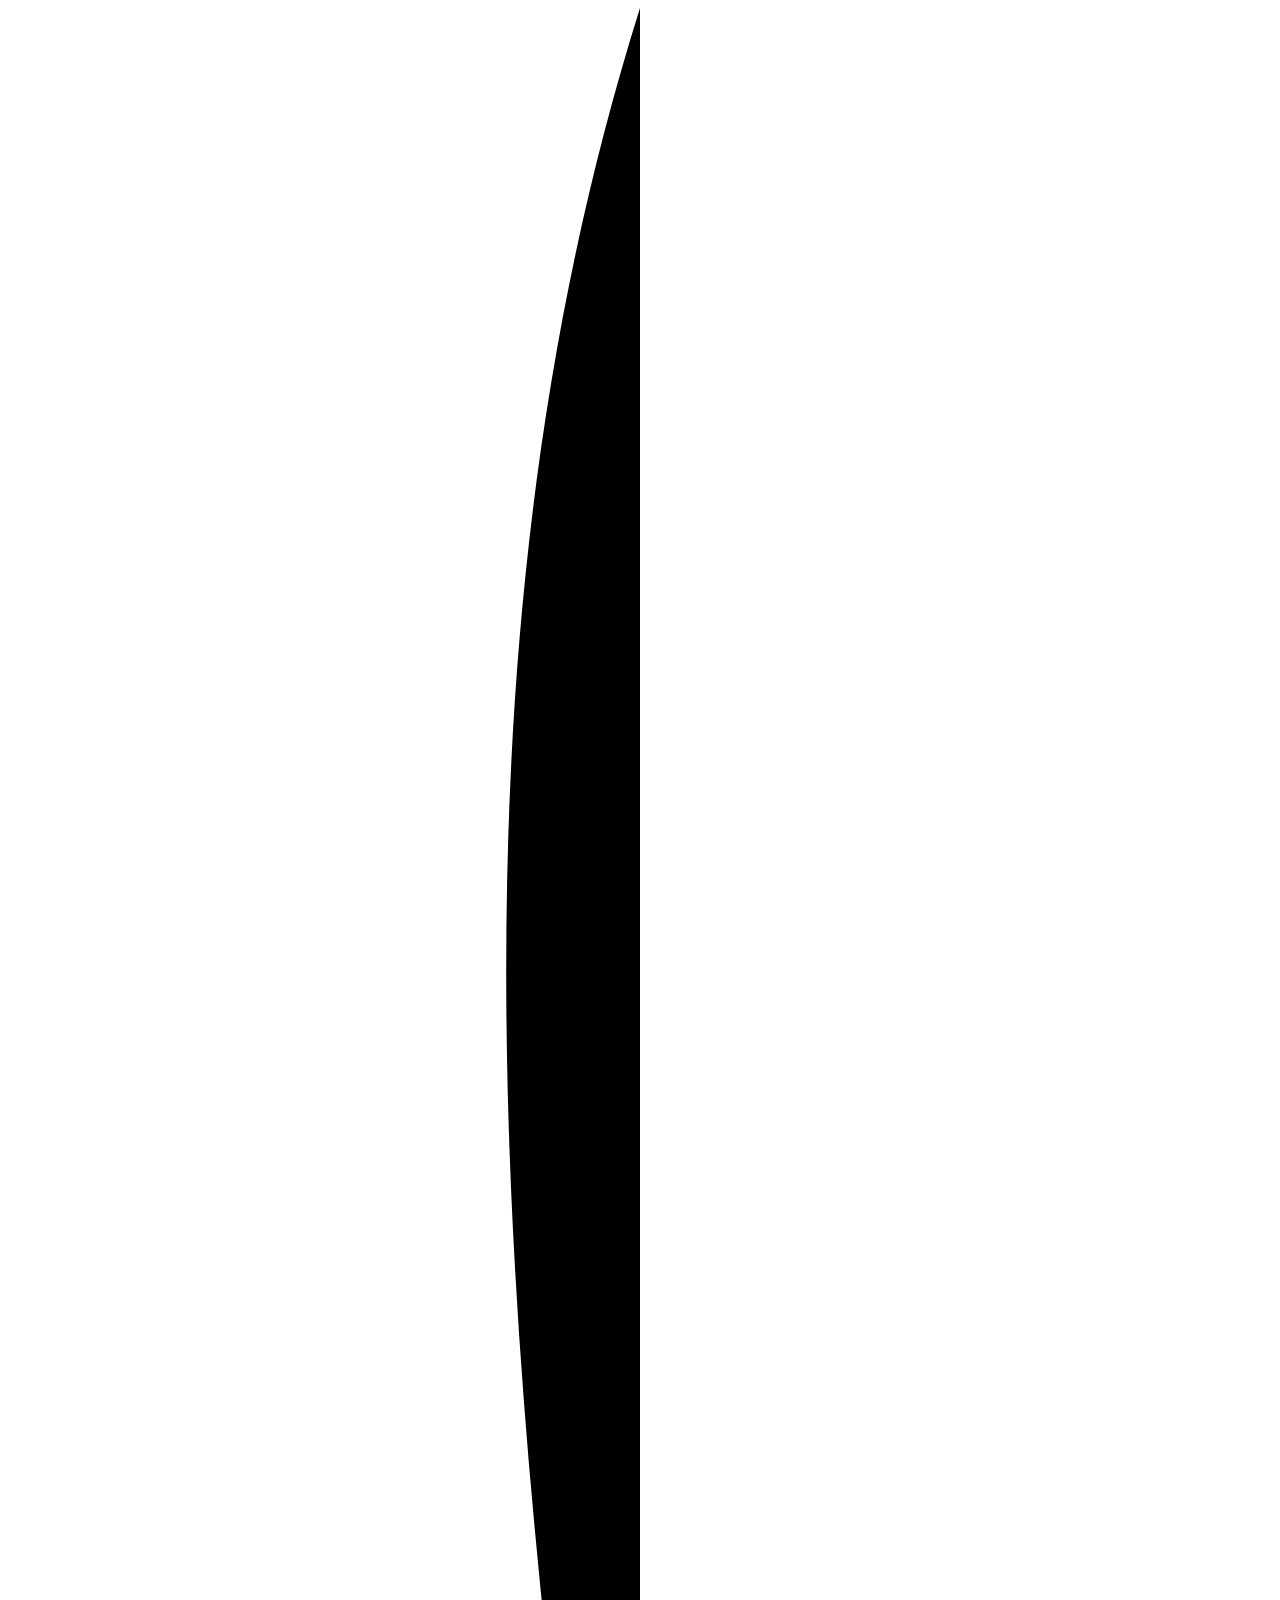
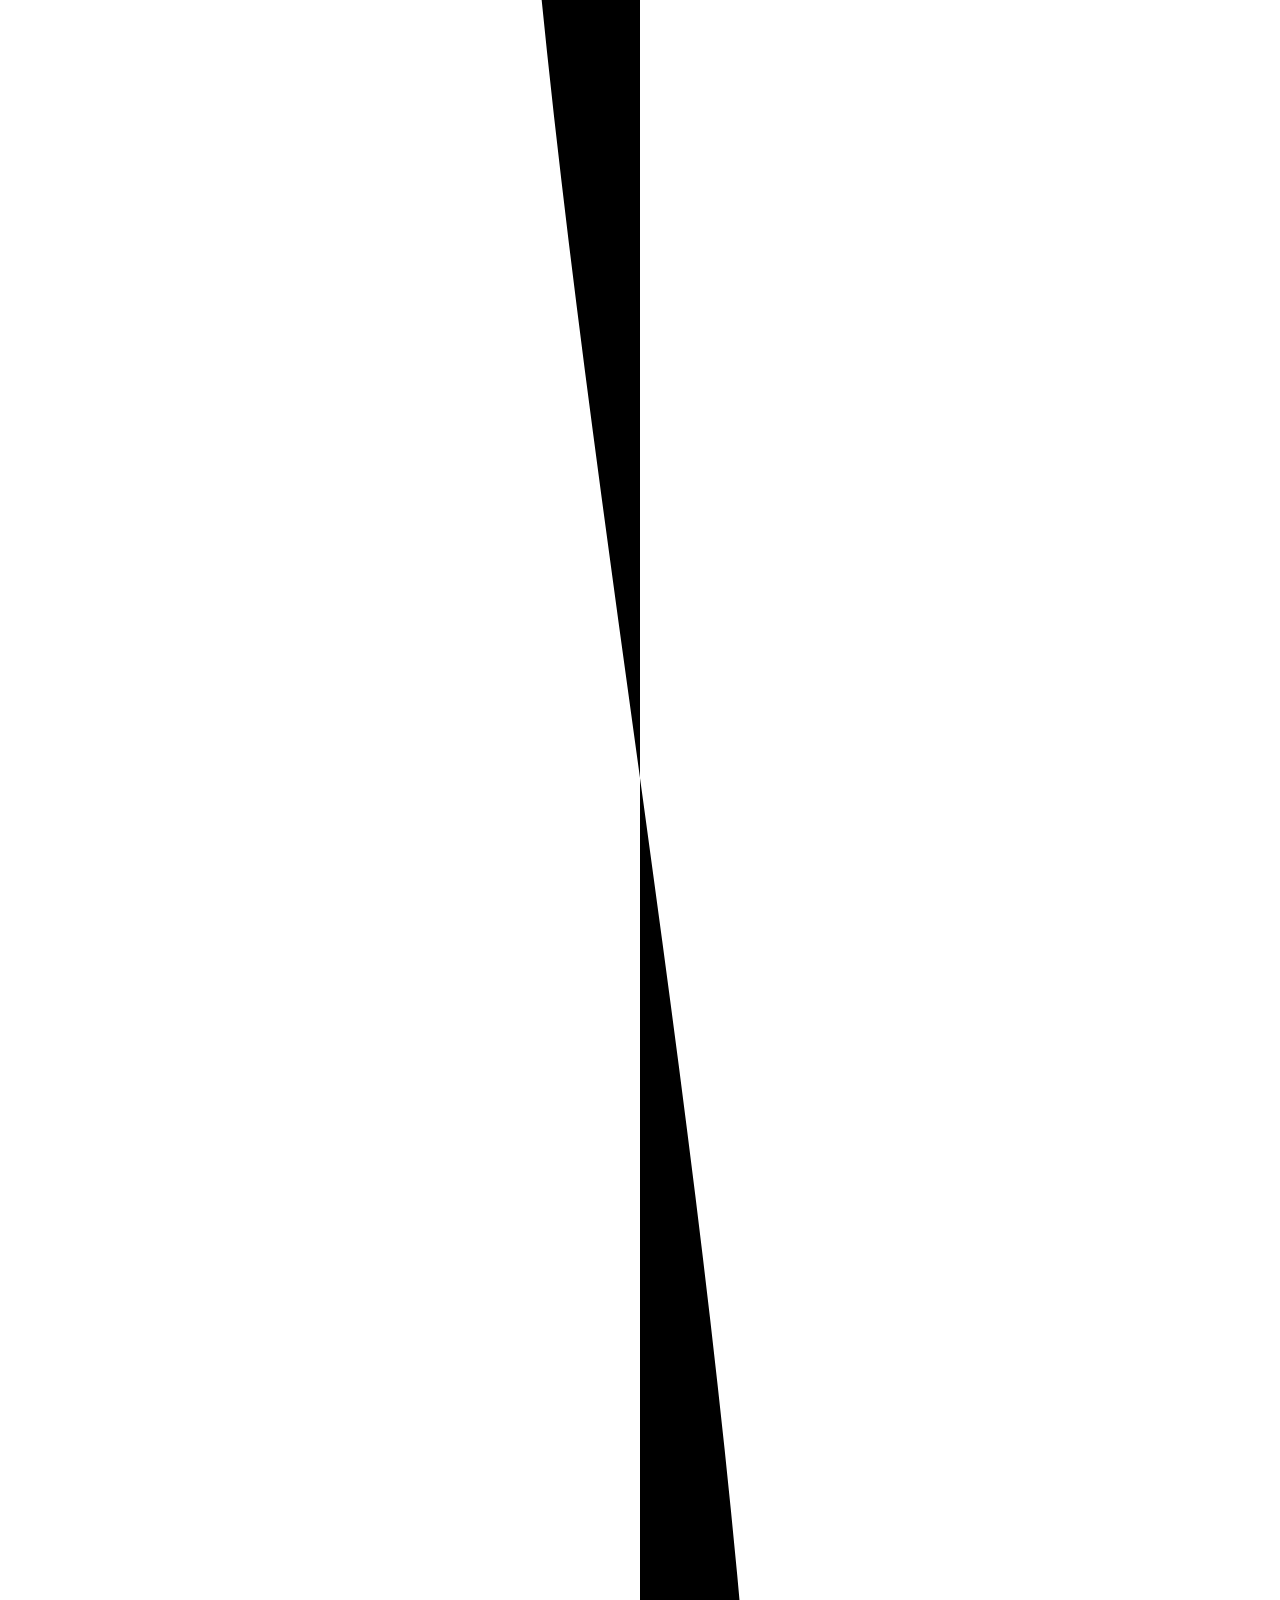
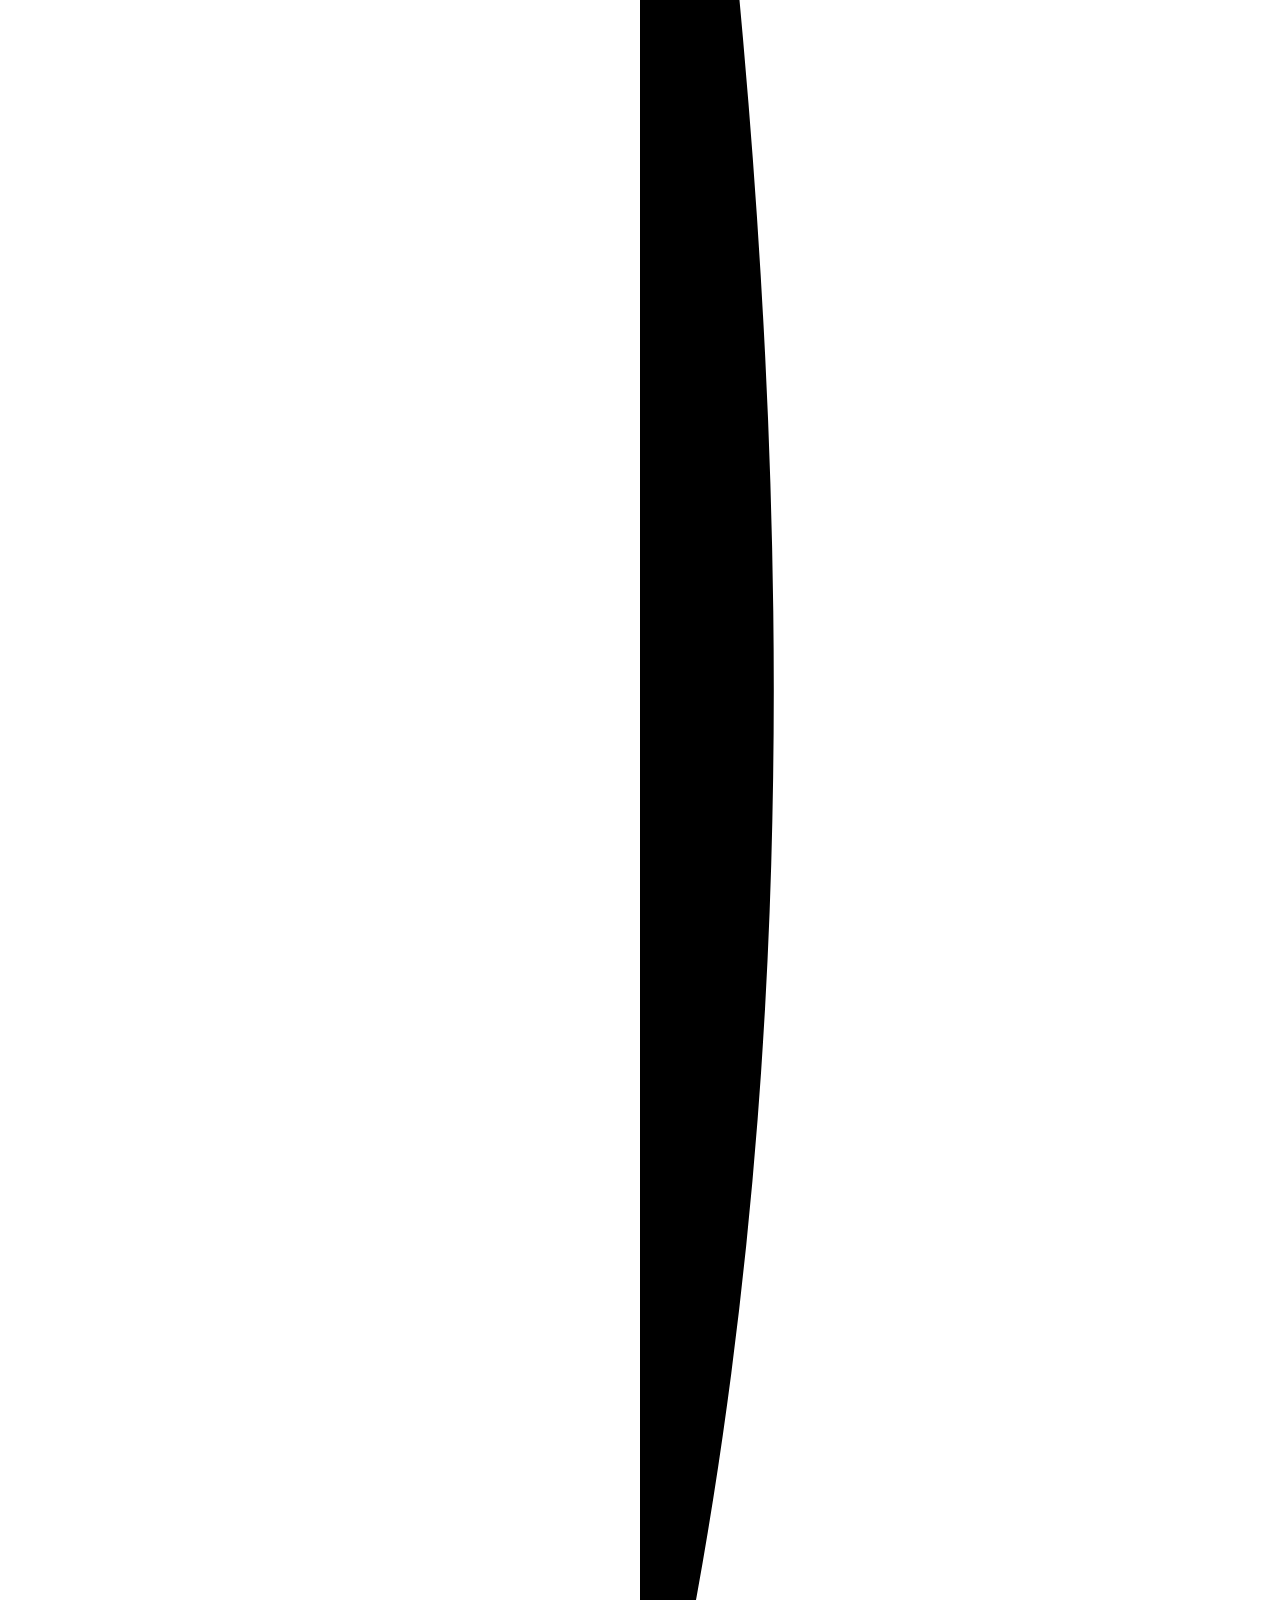
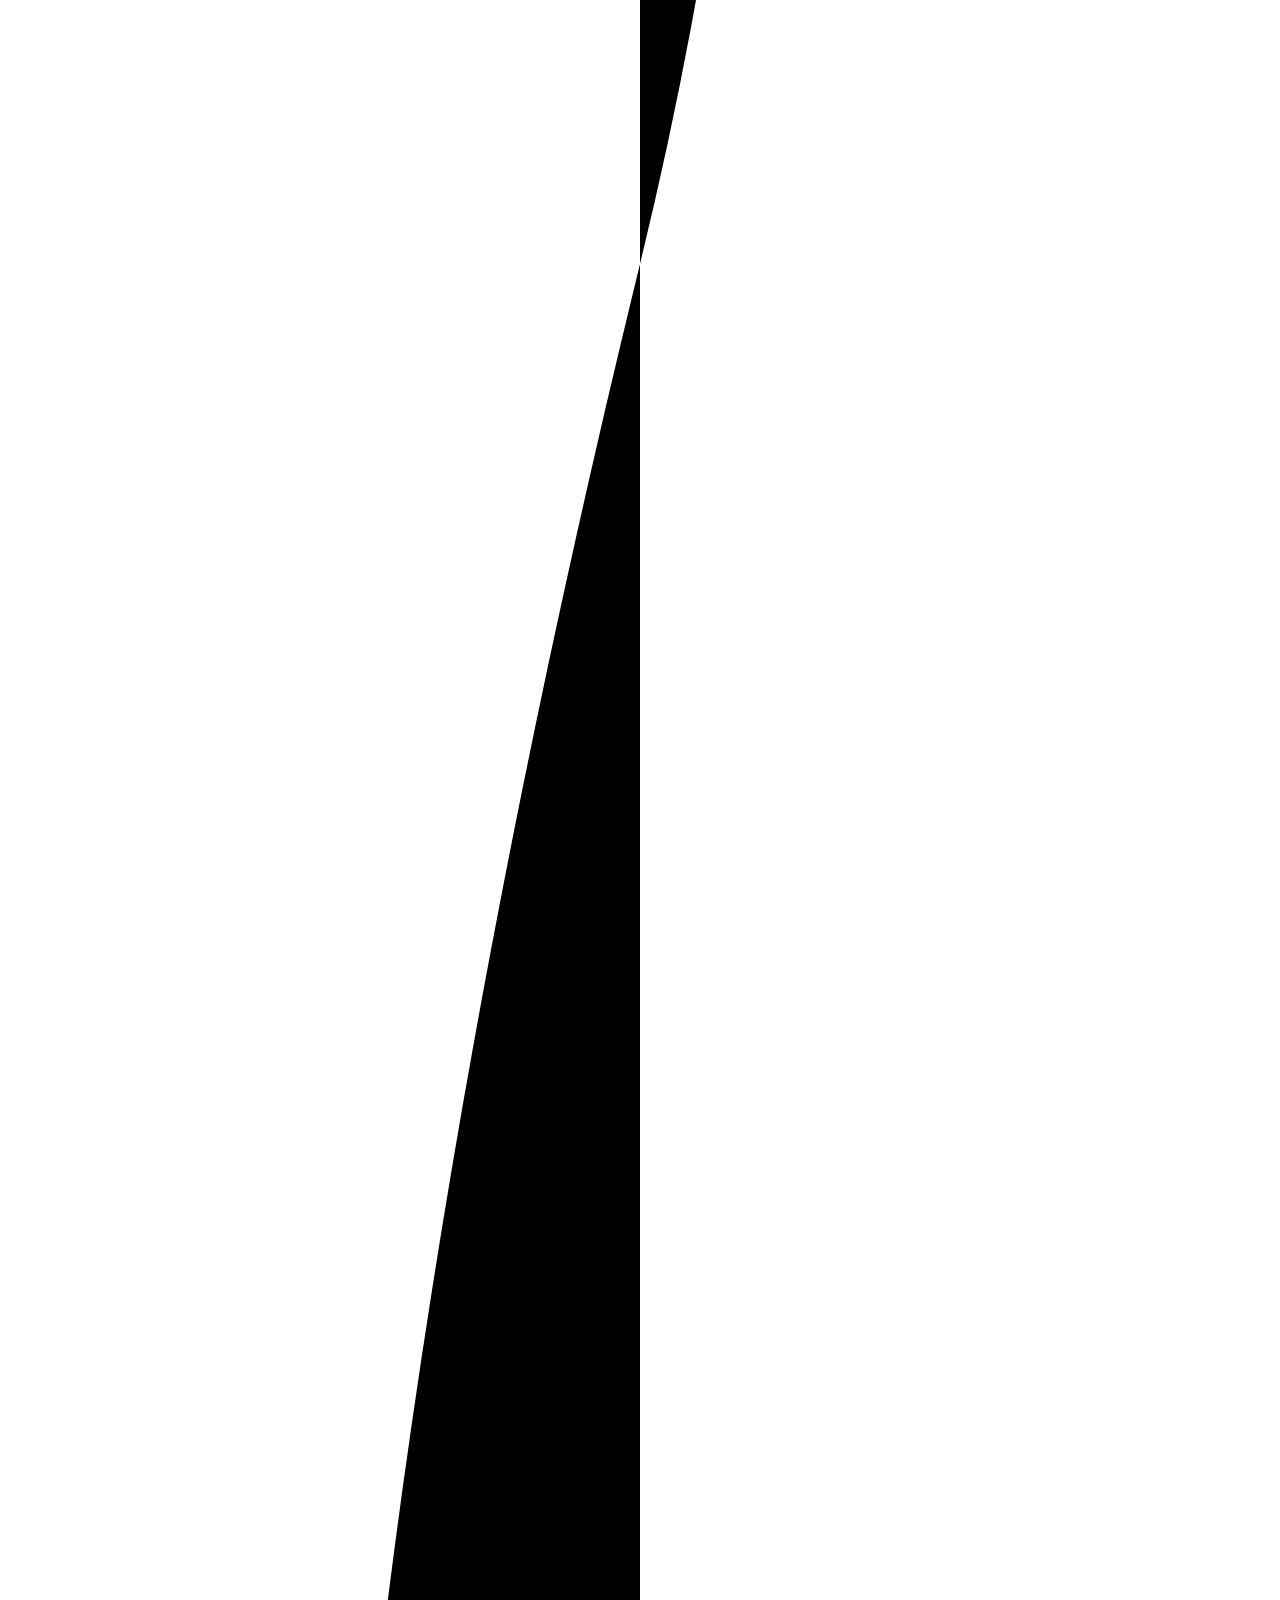
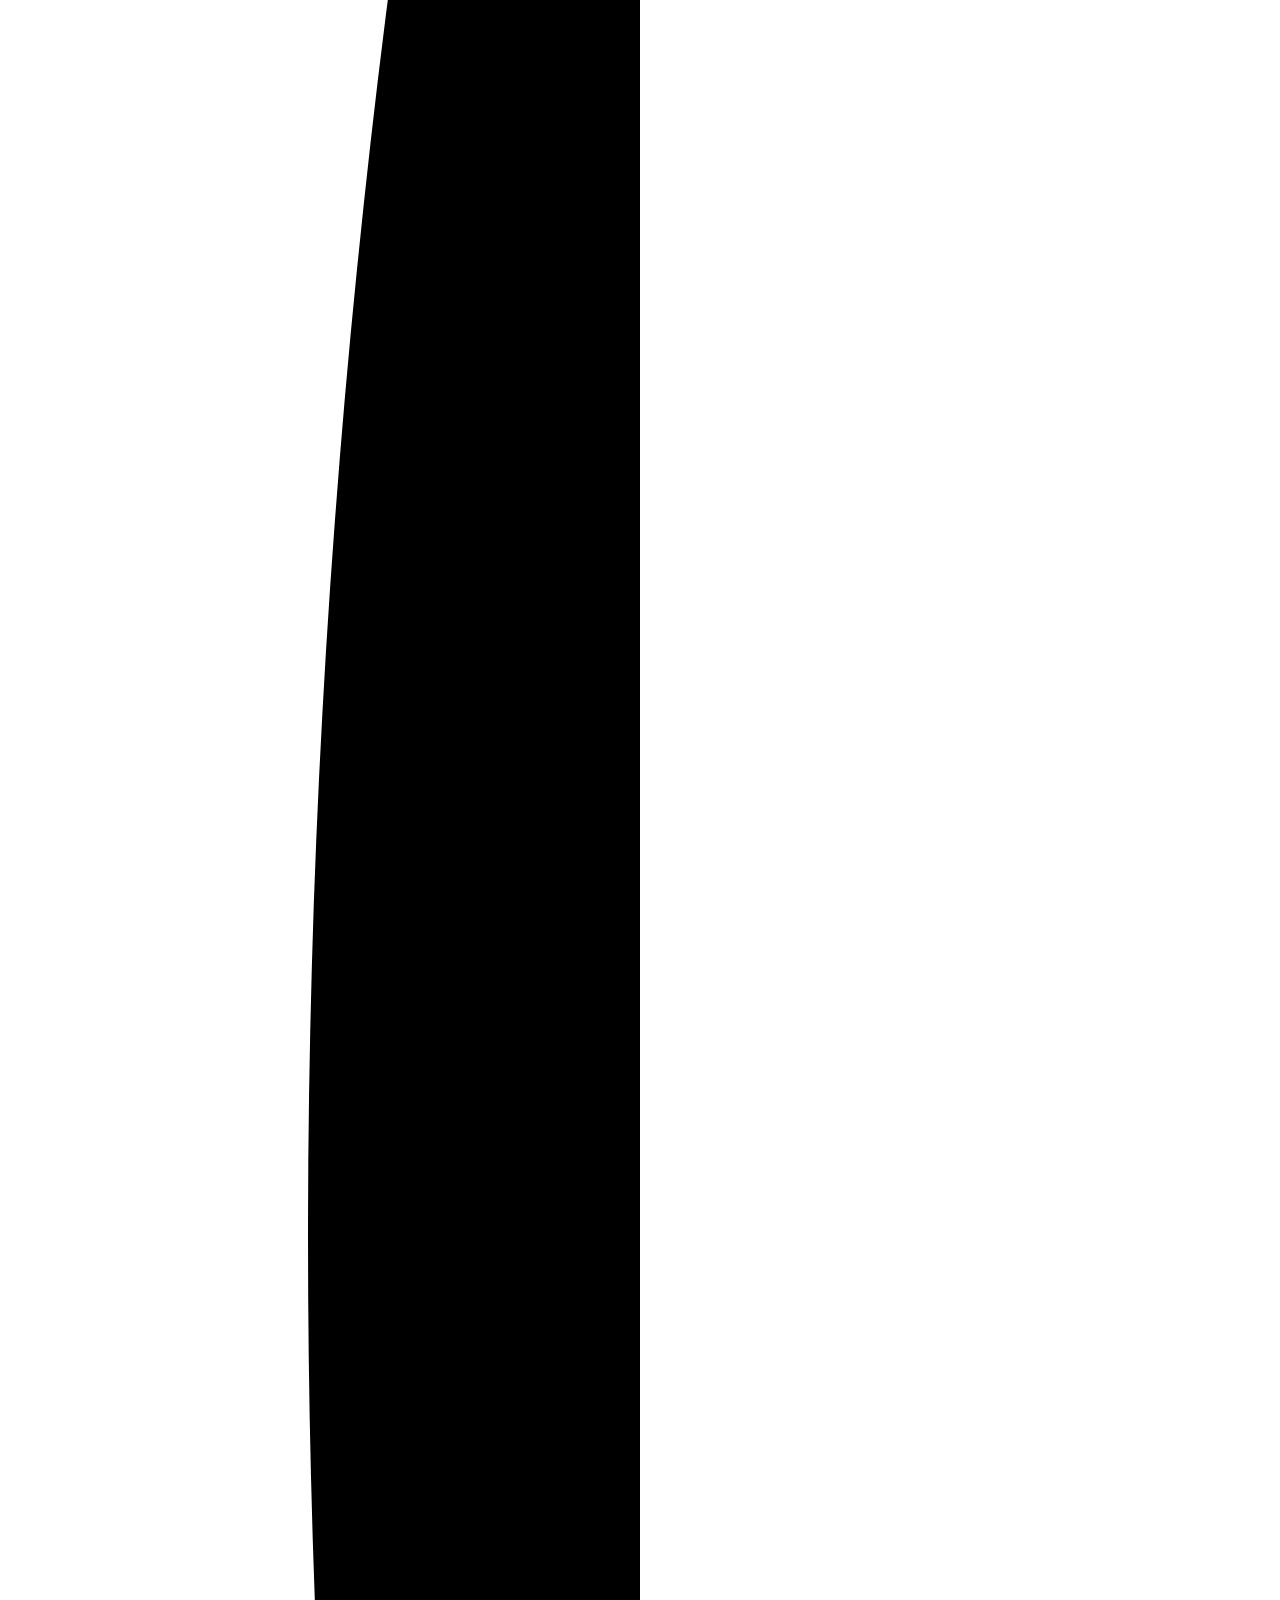
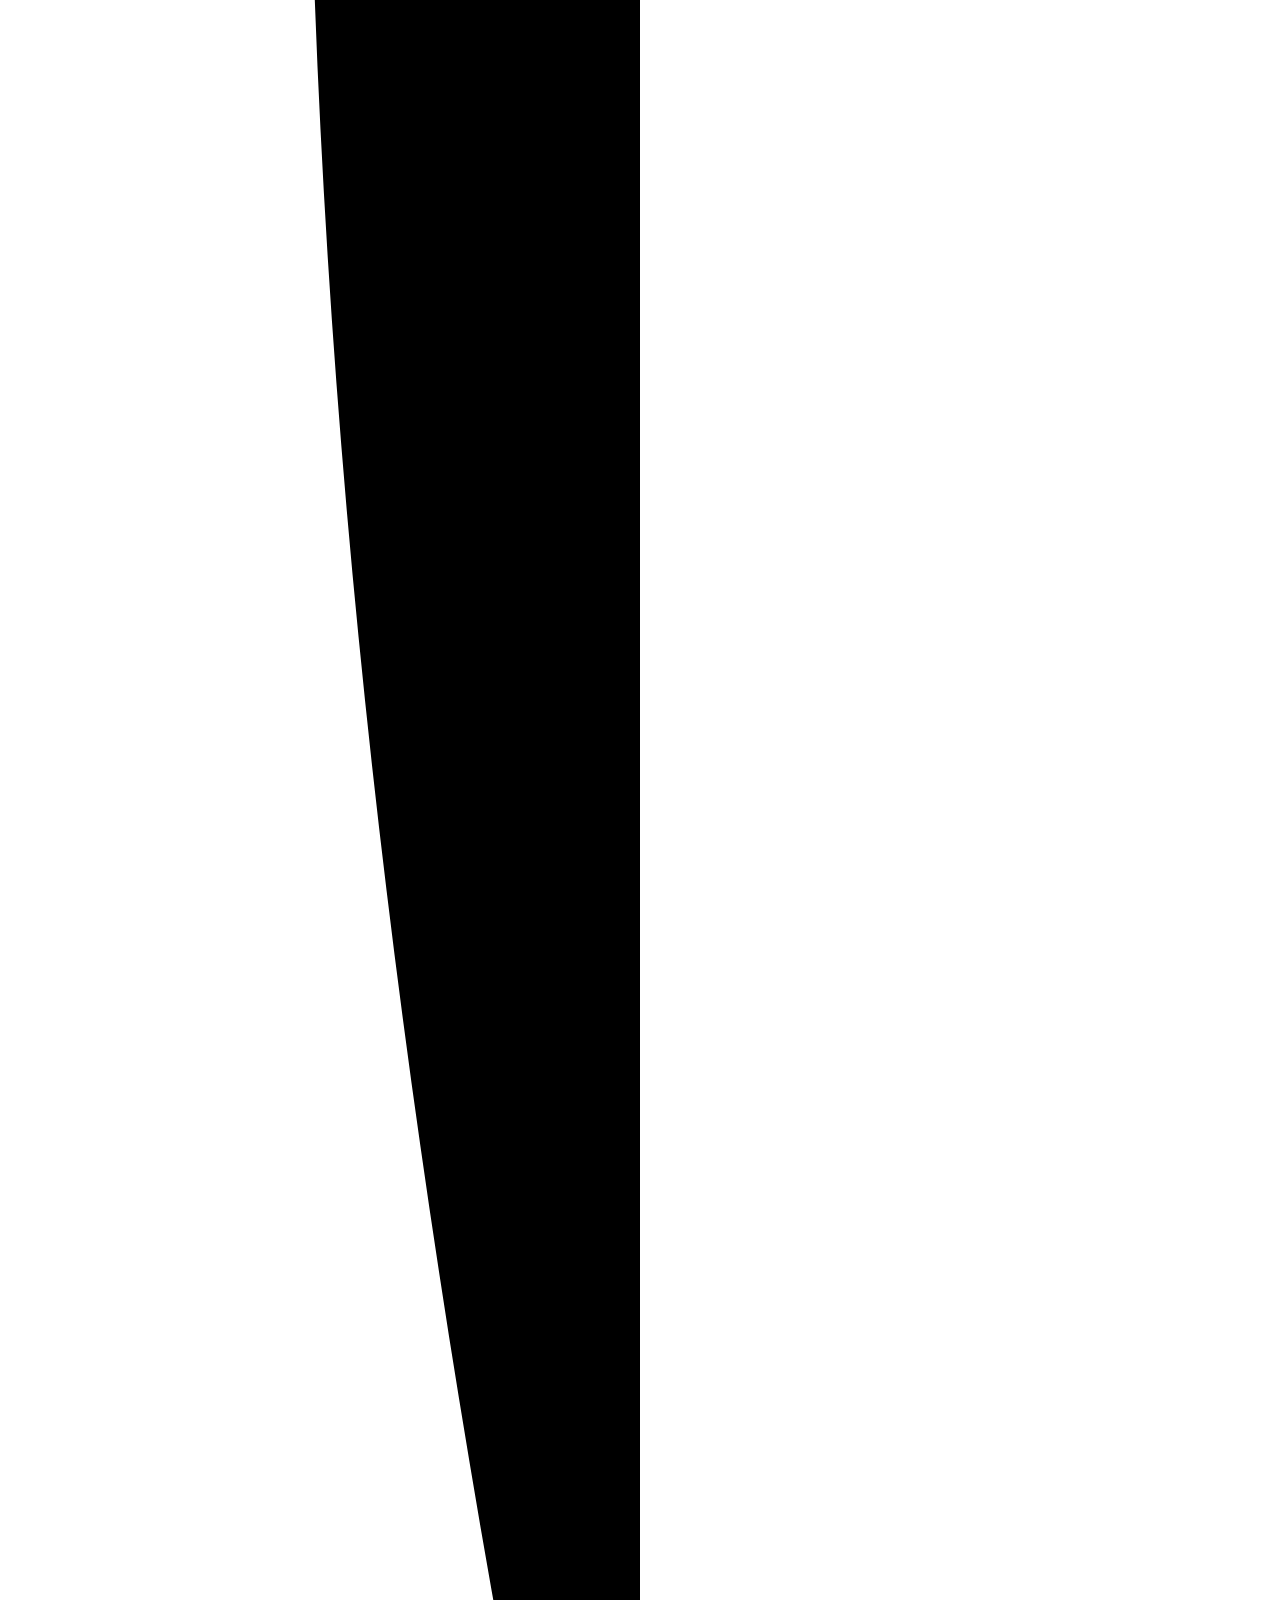
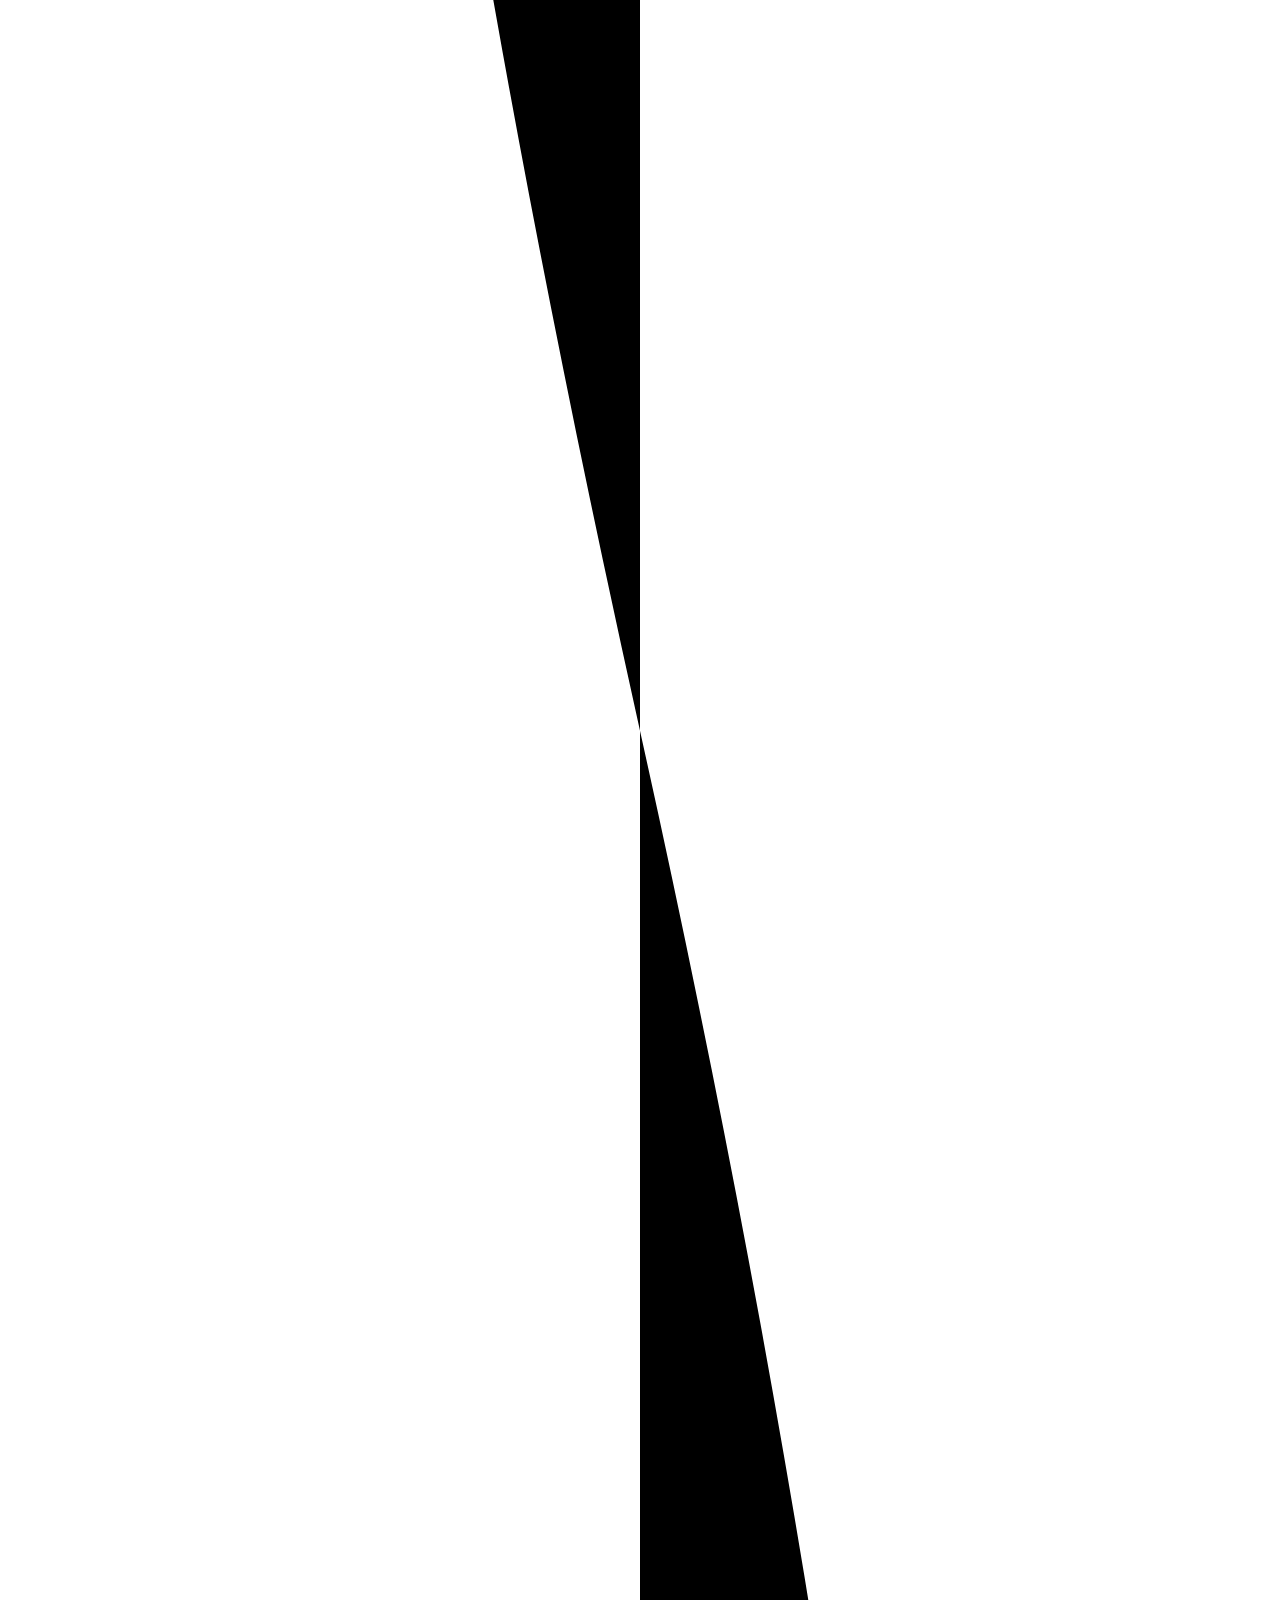
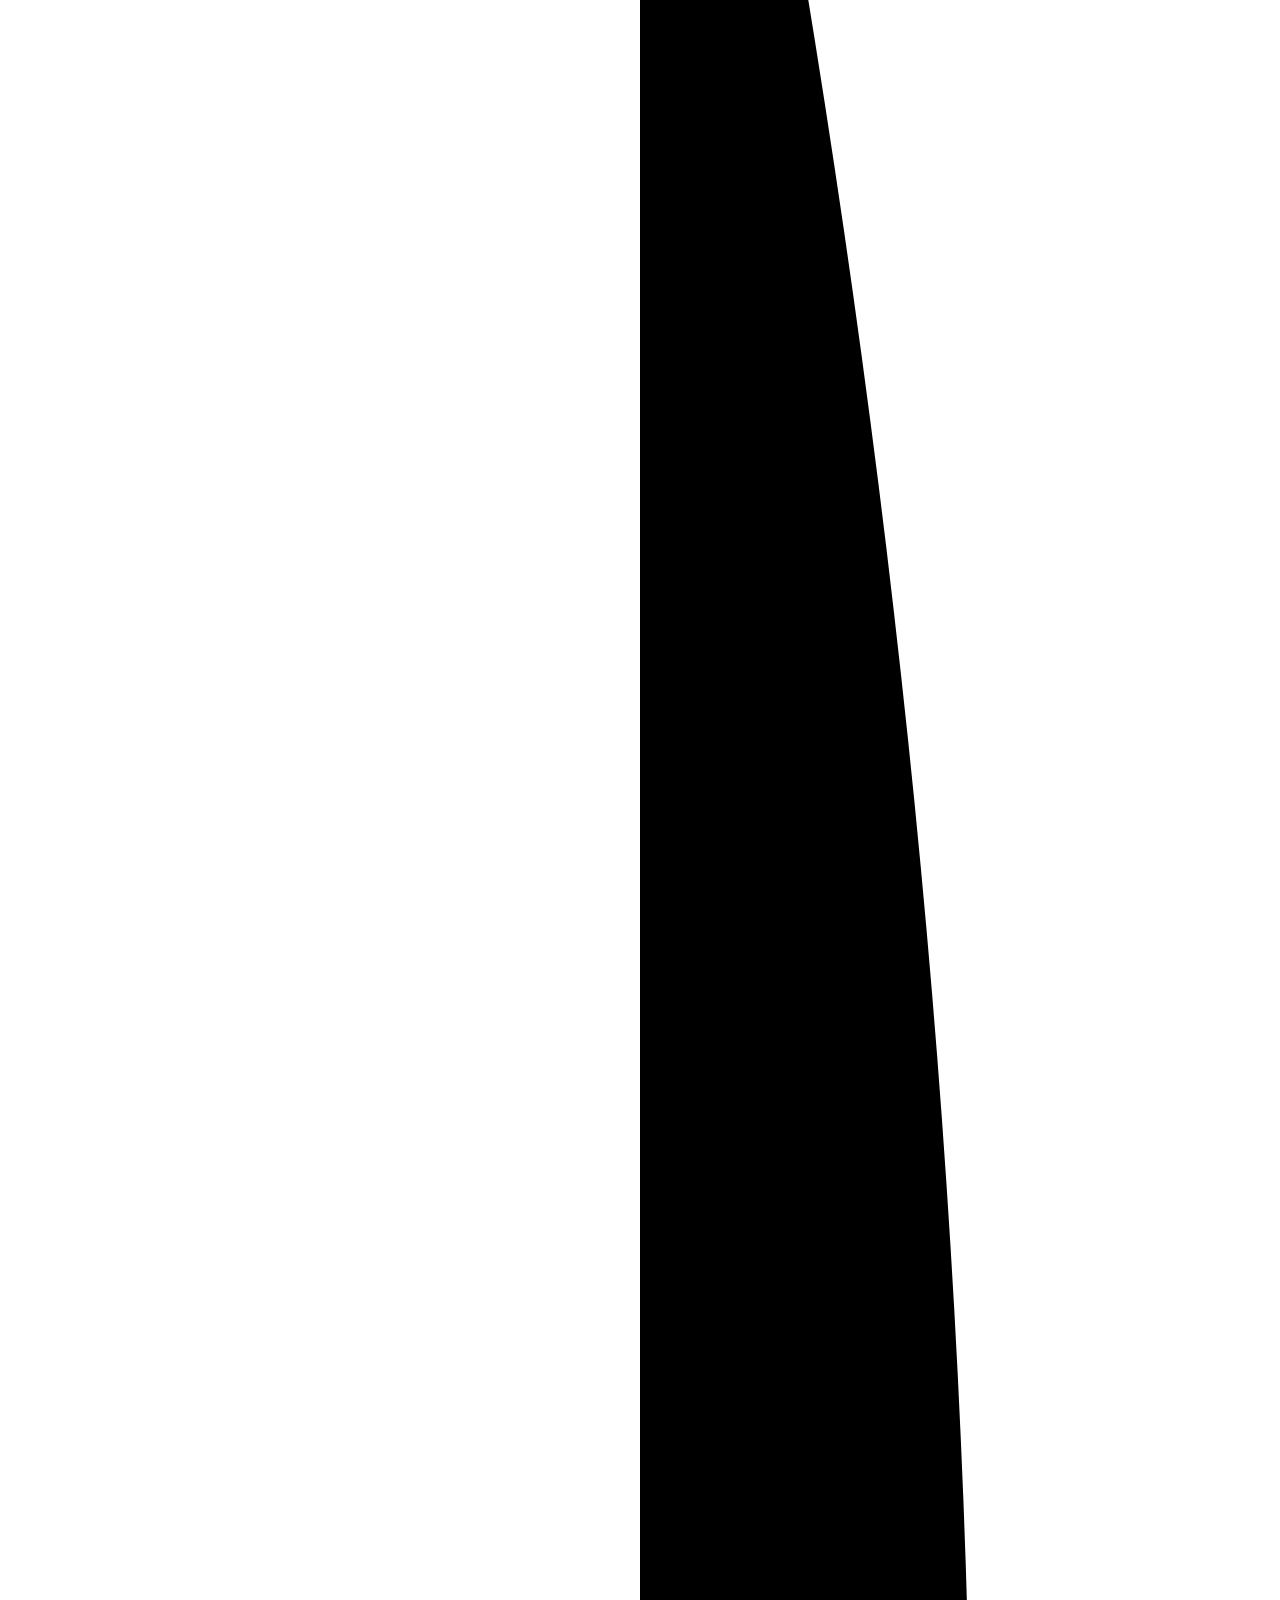
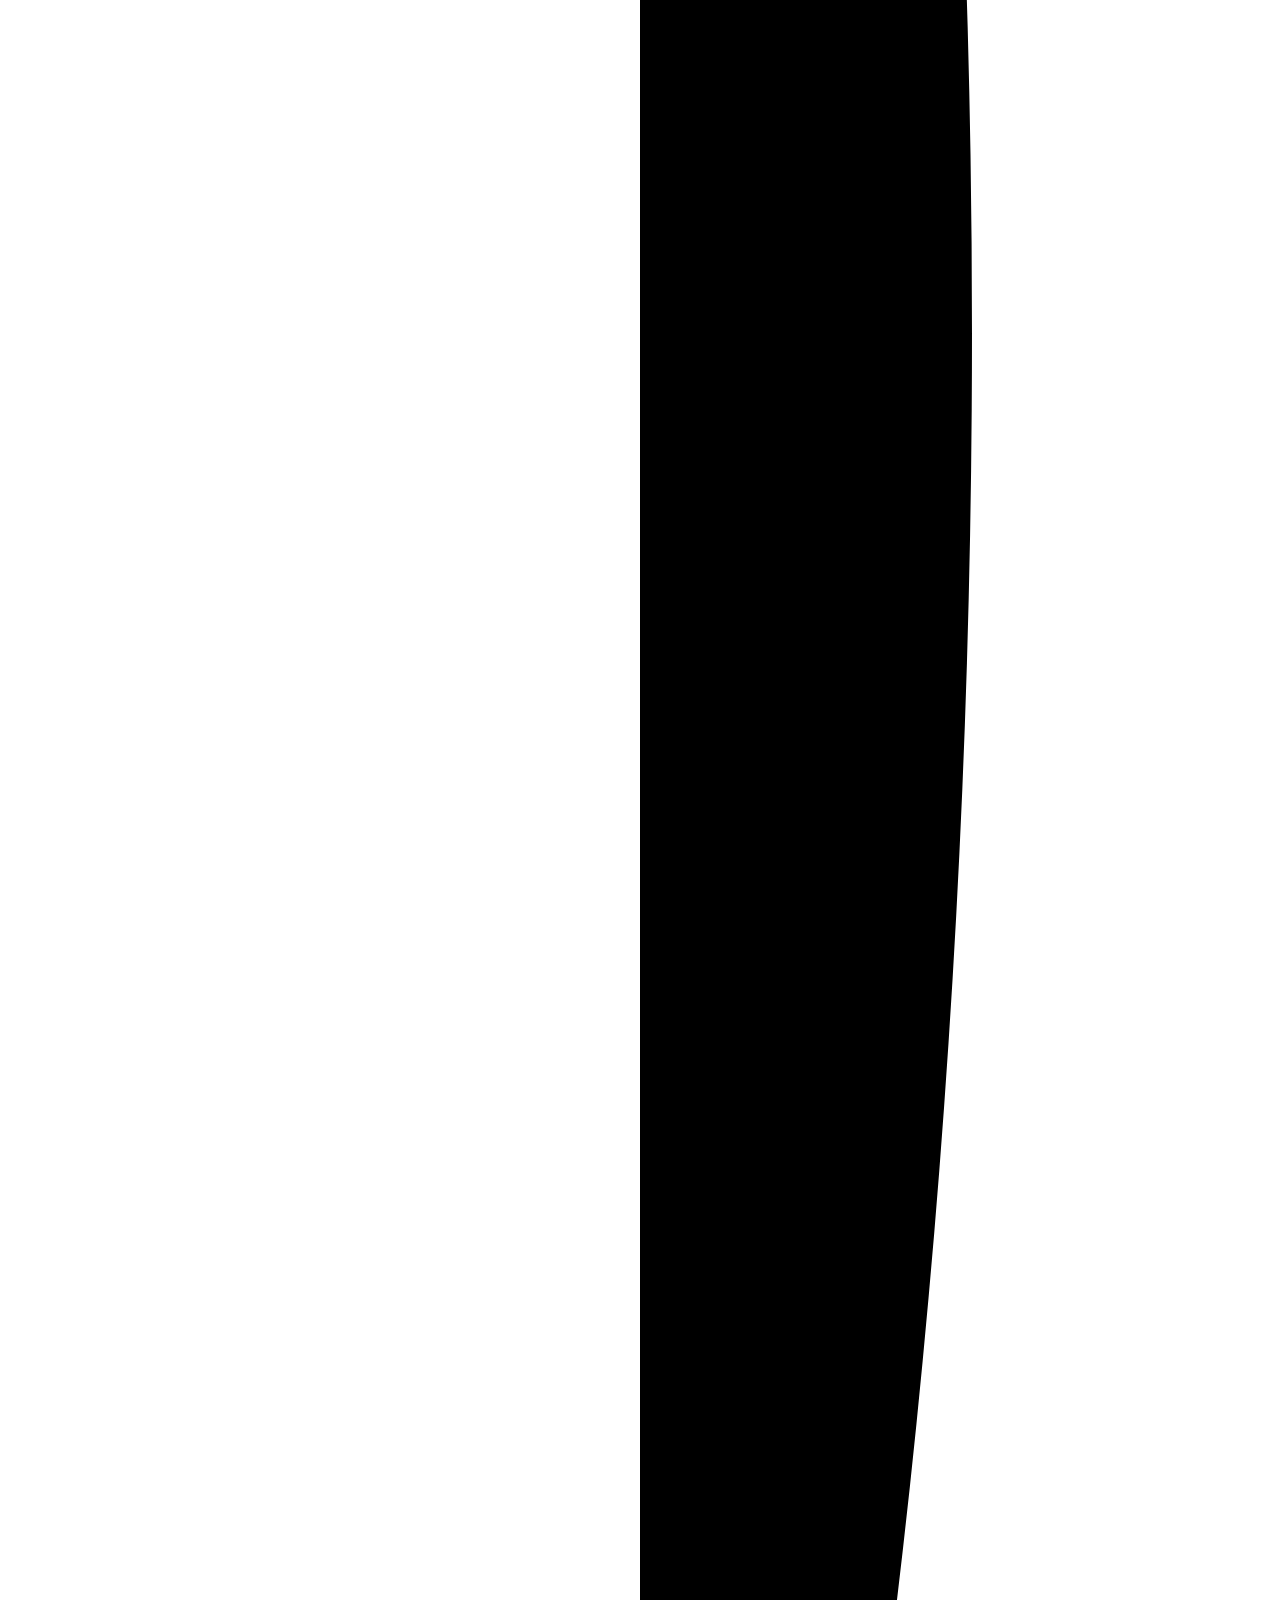
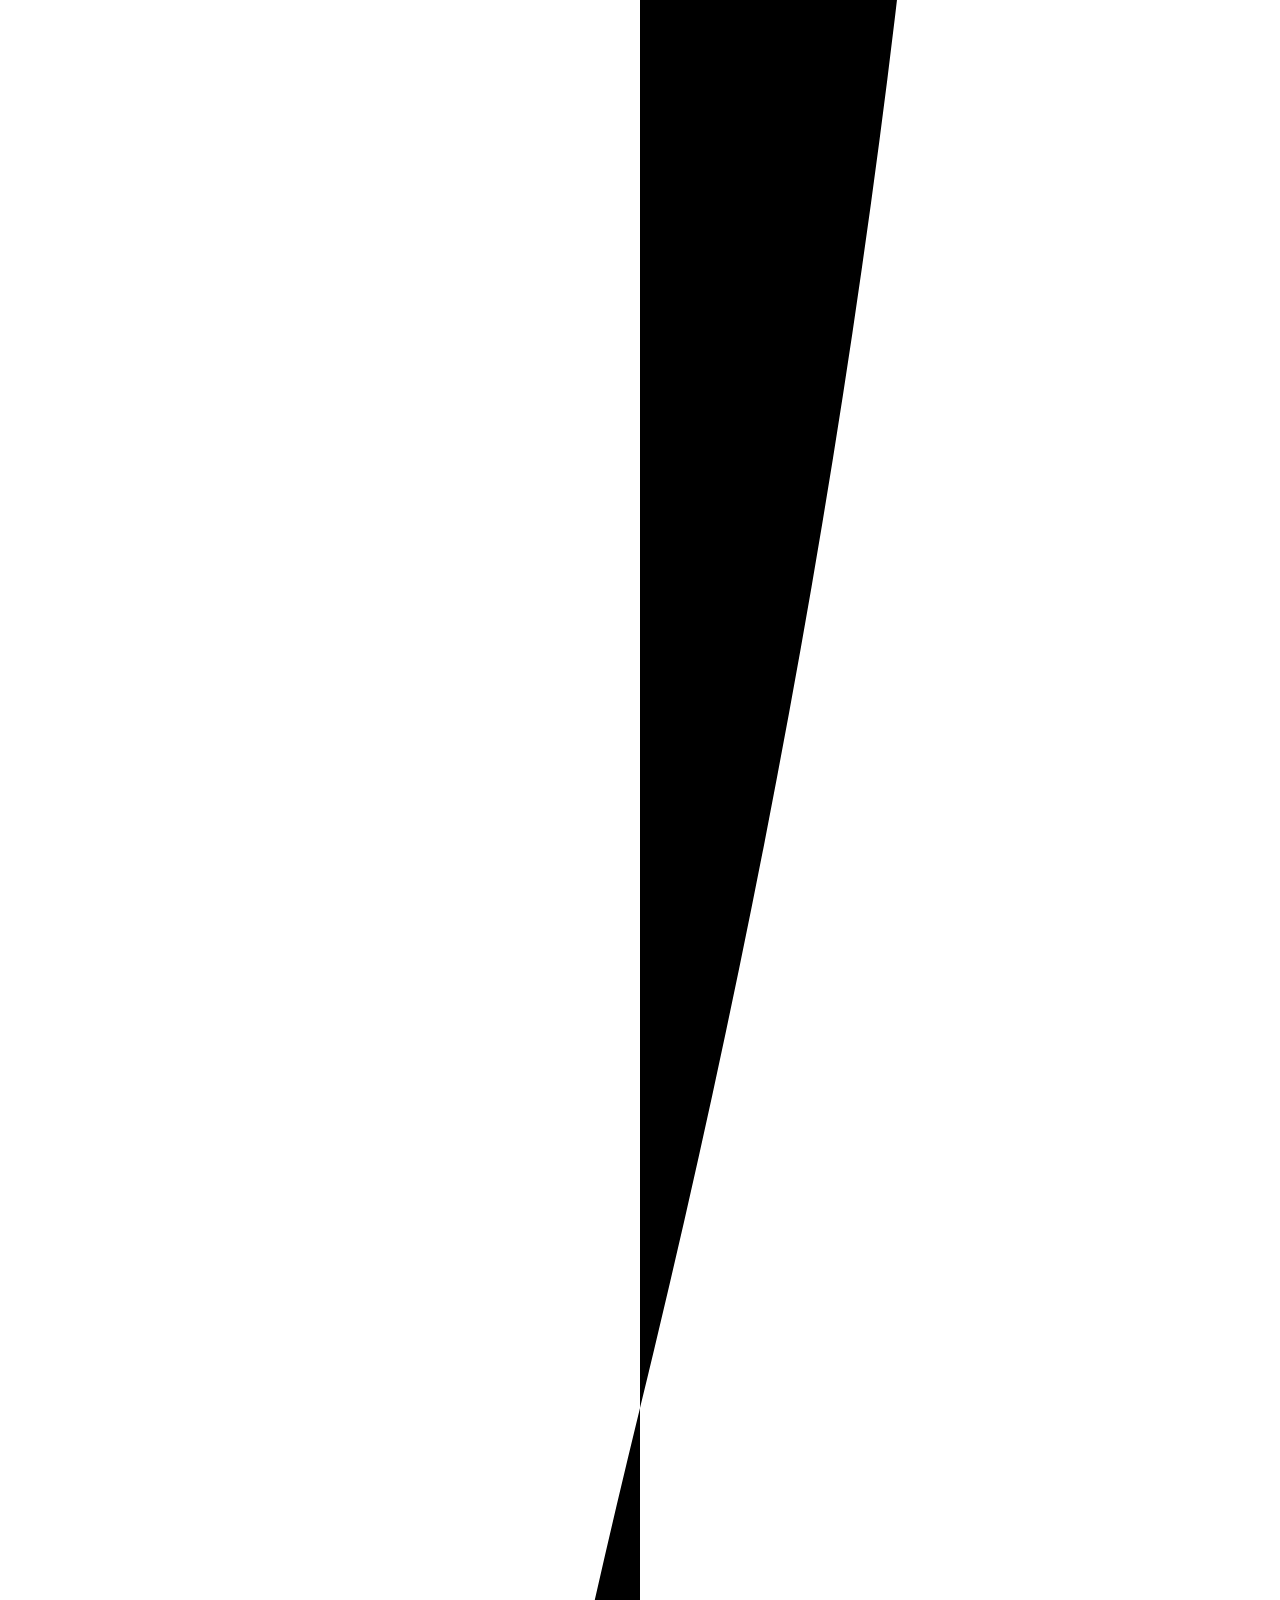
==== about/index.html @ ceaf596f "Add about/index.html" ====
<!doctype html>
<html lang="en-CA">
<head>
<meta charset="utf-8">
<meta name="robots" content="noindex, nofollow">
<meta name="viewport" content="width=device-width, initial-scale=1">
<title>About Dayna Kadri, CHNC, NNCP | Rooted Nutrition</title>
<meta name="description" content="Meet Dayna Kadri, founder of Rooted Nutrition in Calgary. Certified Holistic Nutritional Consultant with 7 years in nutrition and lifestyle support.">
<link rel="canonical" href="https://rootednutrition.co/about/">
<meta property="og:type" content="website">
<meta property="og:title" content="About Dayna Kadri, CHNC, NNCP | Rooted Nutrition">
<meta property="og:description" content="Meet Dayna Kadri, founder of Rooted Nutrition in Calgary. Certified Holistic Nutritional Consultant with 7 years in nutrition and lifestyle support.">
<meta property="og:url" content="https://rootednutrition.co/about/">
<meta property="og:locale" content="en_CA">
<meta property="og:site_name" content="Rooted Nutrition">
<meta property="og:image" content="https://rootednutrition.co/assets/img/og.jpg">
<meta property="og:image:width" content="1200">
<meta property="og:image:height" content="630">
<meta name="twitter:card" content="summary_large_image">
<meta name="theme-color" content="#1f4c25">
<link rel="icon" type="image/png" href="../assets/img/favicon.png">
<script>document.documentElement.className = "js"; try { if (sessionStorage.getItem("rn-seen")) document.documentElement.className += " seen"; } catch (e) {}</script>
<link rel="preconnect" href="https://fonts.googleapis.com">
<link rel="preconnect" href="https://fonts.gstatic.com" crossorigin>
<link href="https://fonts.googleapis.com/css2?family=Fraunces:ital,opsz,wght,SOFT@0,9..144,300..700,0..100;1,9..144,300..700,0..100&family=Montserrat:wght@400;500;600;700&display=swap" rel="stylesheet">
<link rel="stylesheet" href="../assets/css/site.css?v=1791506618">
<script type="application/ld+json">
{"@context": "https://schema.org", "@type": "LocalBusiness", "@id": "https://rootednutrition.co/#business", "name": "Rooted Nutrition",
 "description": "Personalized holistic nutrition coaching for weight management, hormone health and nervous system regulation. In person in Calgary or virtual.",
 "url": "https://rootednutrition.co/", "telephone": "+1-403-975-5525", "email": "info@rootednutrition.co",
 "address": {"@type": "PostalAddress", "streetAddress": "7777 Macleod Trail SW Unit 140", "addressLocality": "Calgary", "addressRegion": "AB", "addressCountry": "CA"},
 "areaServed": [{"@type": "City", "name": "Calgary"}, {"@type": "AdministrativeArea", "name": "Alberta"}],
 "founder": {"@type": "Person", "name": "Dayna Kadri", "jobTitle": "Certified Holistic Nutritional Consultant"},
 "sameAs": ["https://www.instagram.com/rootednutrition_co/", "https://stan.store/rootednutrition_co"]}
</script>
</head>
<body>

<svg width="0" height="0" style="position:absolute" aria-hidden="true">
  <symbol id="leaf" viewBox="0 0 100 70"><path d="M2 62C4 28 34 4 98 2c-2 40-34 66-80 62-6 0-11-1-16-2z"/><path d="M10 60C40 44 66 26 92 8" fill="none" stroke="var(--leaf-vein, rgba(0,0,0,.18))" stroke-width="2.4" stroke-linecap="round"/></symbol>
  <symbol id="arrow" viewBox="0 0 24 24"><path d="M5 12h14M13 6l6 6-6 6" fill="none" stroke="currentColor" stroke-width="1.8" stroke-linecap="round" stroke-linejoin="round"/></symbol>
  <symbol id="check" viewBox="0 0 24 24"><path d="M5 12.5l4.5 4.5L19 7.5" fill="none" stroke="currentColor" stroke-width="2.2" stroke-linecap="round" stroke-linejoin="round"/></symbol>
</svg>

<div class="root" aria-hidden="true">
  <svg class="root__line" viewBox="0 0 60 1000" preserveAspectRatio="none"><path vector-effect="non-scaling-stroke" d="M30 0C8 70 52 150 30 240S10 400 30 490s22 170 0 260 -18 170 0 250"/></svg>
  <svg class="root__leaf root__leaf--1"><use href="#leaf"/></svg><svg class="root__leaf root__leaf--2"><use href="#leaf"/></svg><svg class="root__leaf root__leaf--3"><use href="#leaf"/></svg><svg class="root__leaf root__leaf--4"><use href="#leaf"/></svg><svg class="root__leaf root__leaf--5"><use href="#leaf"/></svg>
</div>
<div class="loader" aria-hidden="true"><img src="../assets/img/logo.png" alt="" width="579" height="267"></div>
<a class="skip" href="#main">Skip to content</a>

<header class="nav">
  <i class="nav__progress" aria-hidden="true"></i>
  <div class="wrap nav__in">
    <a class="nav__logo" href="../index.html" aria-label="Rooted Nutrition home"><img src="../assets/img/logo-green-leaf.png" alt="Rooted Nutrition" width="591" height="278"></a>
    <nav class="nav__links" aria-label="Primary"><a href="../the-rooted-approach/index.html">The Rooted Approach</a><a href="../services/index.html">Services</a><a href="../guides/index.html">Guides</a><a href="../about/index.html" aria-current="page">About</a><a href="../pricing-faq/index.html">Pricing and FAQ</a></nav>
    <a class="btn btn--solid nav__cta magnetic" href="../book/index.html" data-book>Book a free call</a>
    <button class="nav__burger" aria-label="Open menu" aria-expanded="false"><span></span><span></span></button>
  </div>
</header>

<main id="main">

<section class="hero hero--page">
  <div class="wrap hero__grid">
    <div class="hero__copy">
      <h1><span class="eyebrow" data-fade>Founder of Rooted Nutrition</span><span data-split>Meet <em>Dayna Kadri</em></span></h1>
      <p class="lede" data-fade>Seven years of helping clients understand what is getting in the way, and change it.</p>
      <div class="hero__cta" data-fade><a class="btn btn--solid btn--lg magnetic" href="../book/index.html" data-book>Work with Dayna <svg><use href="#arrow"/></svg></a></div>
      
    </div>
    <div class="stage" aria-hidden="true">
      <div class="stage__halo"></div>
      <div class="plate plate--main plate--photo"><img src="https://assets.stanwith.me/live/msc/27889824/6yuxg/3f9d9f35d55f41398e80d1e132ebe7e11201a.jpeg" alt="Dayna Kadri" width="553" height="553"></div>
      <div class="stage__orbit" data-spin=".06"><div class="plate orb orb--0" ><img src="https://images.unsplash.com/photo-1573066778058-03dbee2c5a0c?auto=format&fit=crop&w=360&h=360&q=72" alt="" decoding="async" width="360" height="360" style="scale:2.04;translate:-2% 3.5%"></div><div class="plate orb orb--1" ><img src="https://images.unsplash.com/photo-1706362099931-c76fa6ca67e3?auto=format&fit=crop&w=360&h=360&q=72" alt="" decoding="async" width="360" height="360" style="scale:1.32;translate:-1% 1%"></div></div>
      <svg class="stage__leaf stage__leaf--a" data-float="-70"><use href="#leaf"/></svg>
      <svg class="stage__leaf stage__leaf--b" data-float="90"><use href="#leaf"/></svg>
    </div>
  </div>
</section>

<section class="steps ">
  <div class="wrap">
    <div class="sec-head"><p class="eyebrow" data-fade>Credentials</p><h2 data-split>Trained, certified, practical</h2></div>
    <div class="steps__grid"><article class="step" data-card><span class="step__n">01</span><h3>NNCP</h3><p>Natural Nutrition Clinical Practitioner.</p></article><article class="step" data-card><span class="step__n">02</span><h3>CHNC</h3><p>Certified Holistic Nutritional Consultant.</p></article><article class="step" data-card><span class="step__n">03</span><h3>7 years</h3><p>Of practice, in person in Calgary and virtually.</p></article></div>
  </div>
</section>

<section class="slice" data-slice>
  <div class="slice__stage">
    <p class="eyebrow slice__label">In her words</p>
    <div class="slice__text"><h2>Understand your body. Nourish your needs. Create lasting change.</h2><p>Dayna</p></div>
    <div class="slice__fruit" aria-hidden="true"><div class="wedge wedge--tl"><img src="https://images.unsplash.com/photo-1756361945824-a56f4e1aa5ac?auto=format&fit=crop&w=640&h=640&q=72" alt="" decoding="async" width="640" height="640" style="scale:1.56;translate:8.5% -3%"></div><div class="wedge wedge--tr"><img src="https://images.unsplash.com/photo-1756361945824-a56f4e1aa5ac?auto=format&fit=crop&w=640&h=640&q=72" alt="" decoding="async" width="640" height="640" style="scale:1.56;translate:8.5% -3%"></div><div class="wedge wedge--bl"><img src="https://images.unsplash.com/photo-1756361945824-a56f4e1aa5ac?auto=format&fit=crop&w=640&h=640&q=72" alt="" decoding="async" width="640" height="640" style="scale:1.56;translate:8.5% -3%"></div><div class="wedge wedge--br"><img src="https://images.unsplash.com/photo-1756361945824-a56f4e1aa5ac?auto=format&fit=crop&w=640&h=640&q=72" alt="" decoding="async" width="640" height="640" style="scale:1.56;translate:8.5% -3%"></div><i class="slice__knife"></i><i class="slice__knife slice__knife--h"></i></div>
  </div>
</section>

<section class="steps tone-taupe">
  <div class="wrap">
    <div class="sec-head"><p class="eyebrow" data-fade>Her approach</p><h2 data-split>No extremes. No fad diets.</h2></div>
    <div class="steps__grid"><article class="step" data-card><span class="step__n">01</span><h3>Nutrition</h3><p>Practical strategies you can keep up.</p></article><article class="step" data-card><span class="step__n">02</span><h3>Nervous system</h3><p>Regulation is part of every plan.</p></article><article class="step" data-card><span class="step__n">03</span><h3>Sustainable habits</h3><p>Built for long-term results.</p></article></div>
  </div>
</section>
<div class="roll" aria-hidden="true"><div class="plate roll__item roll__item--0" ><img src="https://images.unsplash.com/photo-1653192317885-b175cdd33f88?auto=format&fit=crop&w=420&h=420&q=72" alt="" loading="lazy" decoding="async" width="420" height="420" style="scale:1.13;translate:0% -2%"></div><div class="plate roll__item roll__item--1" ><img src="https://images.unsplash.com/photo-1684160244466-b89ef03b7638?auto=format&fit=crop&w=420&h=420&q=72" alt="" loading="lazy" decoding="async" width="420" height="420" style="scale:1.1;translate:0% 0%"></div><div class="plate roll__item roll__item--2" ><img src="https://images.unsplash.com/photo-1573066778058-03dbee2c5a0c?auto=format&fit=crop&w=420&h=420&q=72" alt="" loading="lazy" decoding="async" width="420" height="420" style="scale:2.04;translate:-2% 3.5%"></div><div class="plate roll__item roll__item--3" ><img src="https://images.unsplash.com/photo-1729769218931-435e9a261149?auto=format&fit=crop&w=420&h=420&q=72" alt="" loading="lazy" decoding="async" width="420" height="420" style="scale:1.16;translate:0% 0%"></div><div class="plate roll__item roll__item--4" ><img src="https://images.unsplash.com/photo-1706362099931-c76fa6ca67e3?auto=format&fit=crop&w=420&h=420&q=72" alt="" loading="lazy" decoding="async" width="420" height="420" style="scale:1.32;translate:-1% 1%"></div></div>

<section class="book" id="book">
  <div class="plate book__plate" data-spin=".14"><img src="https://images.unsplash.com/photo-1684160244466-b89ef03b7638?auto=format&fit=crop&w=760&h=760&q=72" alt="" loading="lazy" decoding="async" width="760" height="760" style="scale:1.1;translate:0% 0%"></div>
  <div class="wrap book__grid"><div class="book__copy">
    <p class="eyebrow eyebrow--light" data-fade>Take the first step</p>
    <h2 data-split>Ready when you are.</h2>
    <div class="book__cta" data-fade>
      <a class="btn btn--cream btn--lg magnetic" href="../book/index.html" data-book>Book your free call <svg><use href="#arrow"/></svg></a>
      <a class="btn btn--outline btn--lg" href="tel:+14039755525">403-975-5525</a>
    </div>
  </div></div>
</section>
</main>

<footer class="foot">
  <div class="wrap foot__in">
    <img class="foot__logo" src="../assets/img/logo.png" alt="Rooted Nutrition" width="579" height="267" loading="lazy">
    <div class="foot__cols">
      <div><h4>Explore</h4><a href="../the-rooted-approach/index.html">The Rooted Approach</a><a href="../services/index.html">Services</a><a href="../guides/index.html">Guides</a><a href="../about/index.html" aria-current="page">About</a><a href="../pricing-faq/index.html">Pricing and FAQ</a><a href="../book/index.html">Book</a></div>
      <div><h4>Support for</h4><a href="../weight-management-nutrition/index.html">Weight management</a><a href="../hormone-health-nutrition/index.html">Hormone health</a><a href="../gut-health-nutrition/index.html">Gut health</a><a href="../nervous-system-stress-nutrition/index.html">Stress and nervous system</a><a href="../virtual-nutrition-coaching/index.html">Virtual coaching</a><a href="../workshops-corporate-wellness/index.html">Workshops and corporate</a></div>
      <div><h4>Visit and connect</h4>
        <a href="https://www.google.com/maps/search/?api=1&query=7777+Macleod+Trail+SW+Unit+140+Calgary+AB" target="_blank" rel="noopener">7777 Macleod Trail SW, Unit 140, Calgary</a>
        <a href="tel:+14039755525">403-975-5525</a><a href="mailto:info@rootednutrition.co">info@rootednutrition.co</a>
        <a href="https://www.instagram.com/rootednutrition_co/" target="_blank" rel="noopener">@rootednutrition_co</a></div>
    </div>
    <p class="foot__legal">Rooted Nutrition provides nutrition and lifestyle education and support. It does not diagnose or treat medical conditions and is not a substitute for care from your physician.</p>
    <p class="foot__copy">© <span id="yr">2026</span> Rooted Nutrition · Calgary, Alberta</p>
    <p class="foot__credit">Made with <a href="https://grippycode.com" target="_blank" rel="noopener">Grippy Code</a></p>
  </div>
</footer>

<a class="sticky-book" href="../book/index.html" data-book>Book a free call</a>

<script src="https://cdnjs.cloudflare.com/ajax/libs/gsap/3.12.5/gsap.min.js" defer></script>
<script src="https://cdnjs.cloudflare.com/ajax/libs/gsap/3.12.5/ScrollTrigger.min.js" defer></script>
<script src="../assets/js/site.js?v=1791506618" defer></script>
</body>
</html>
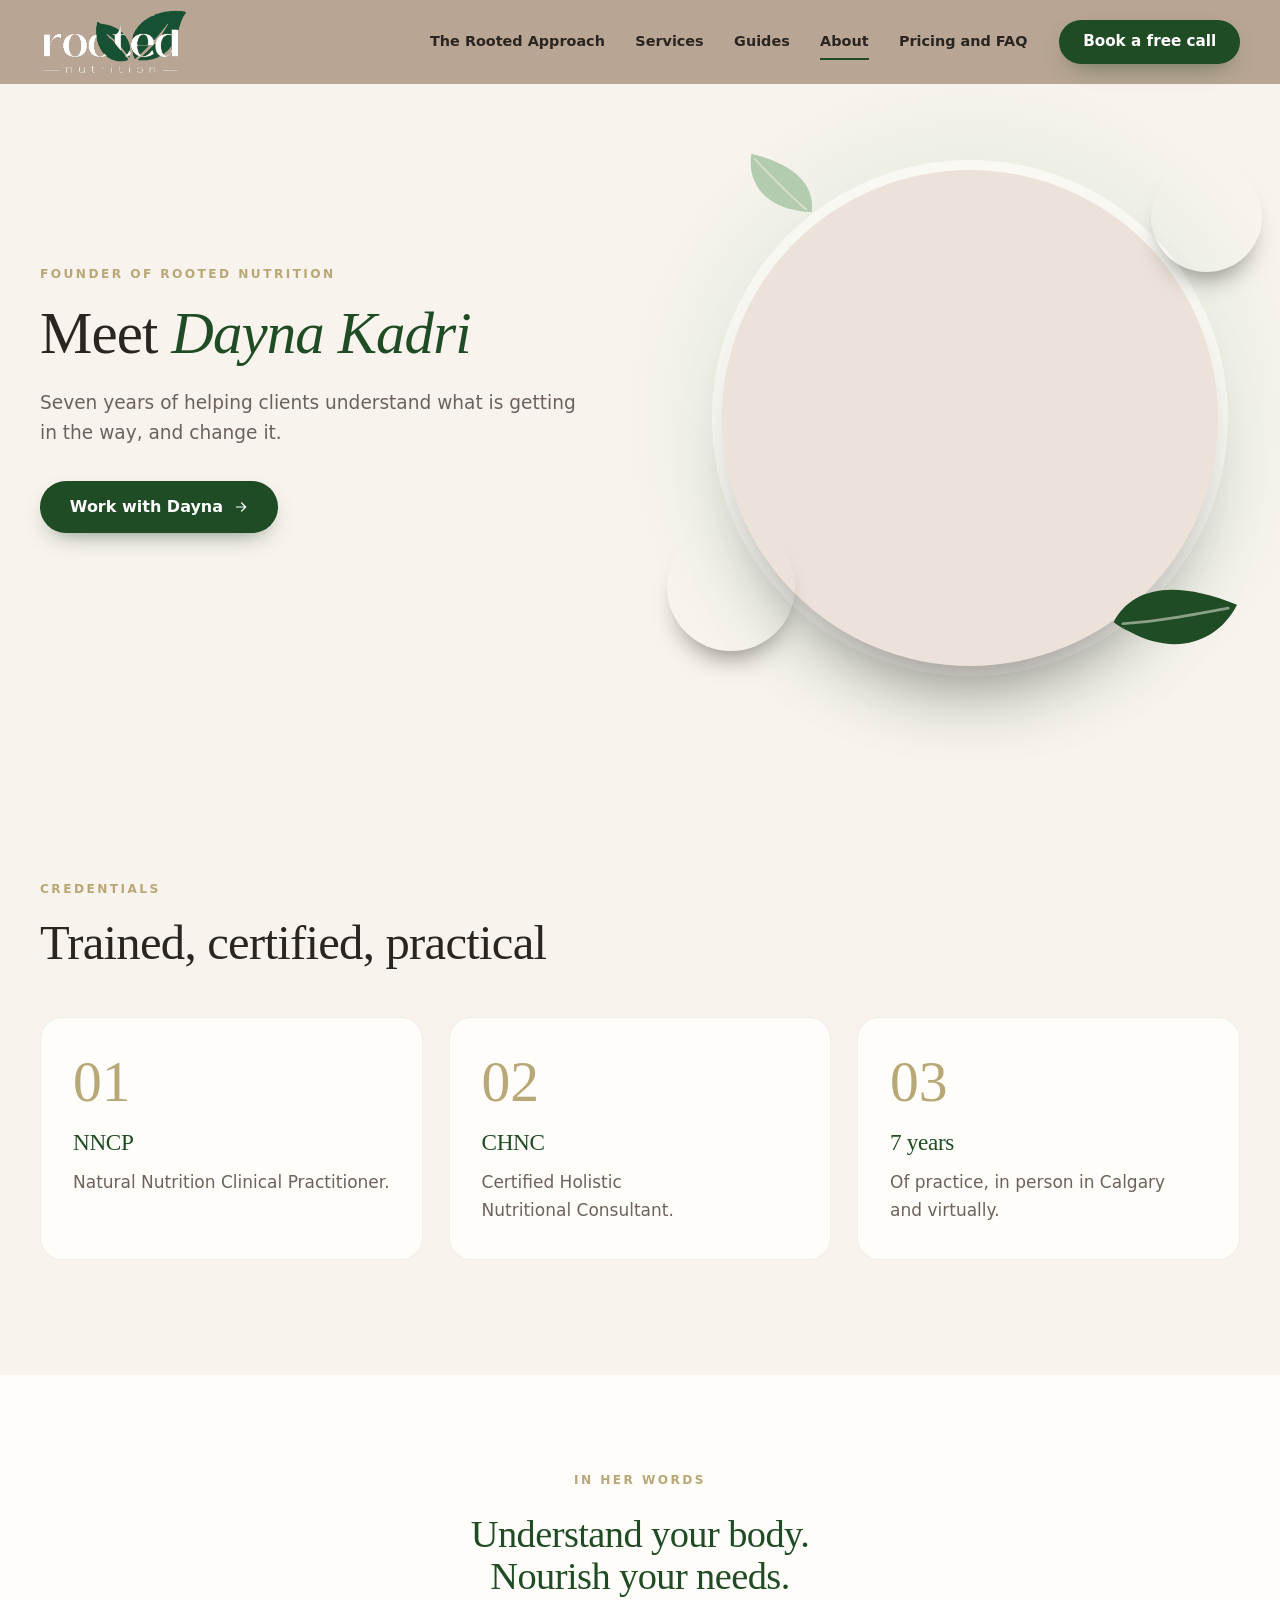
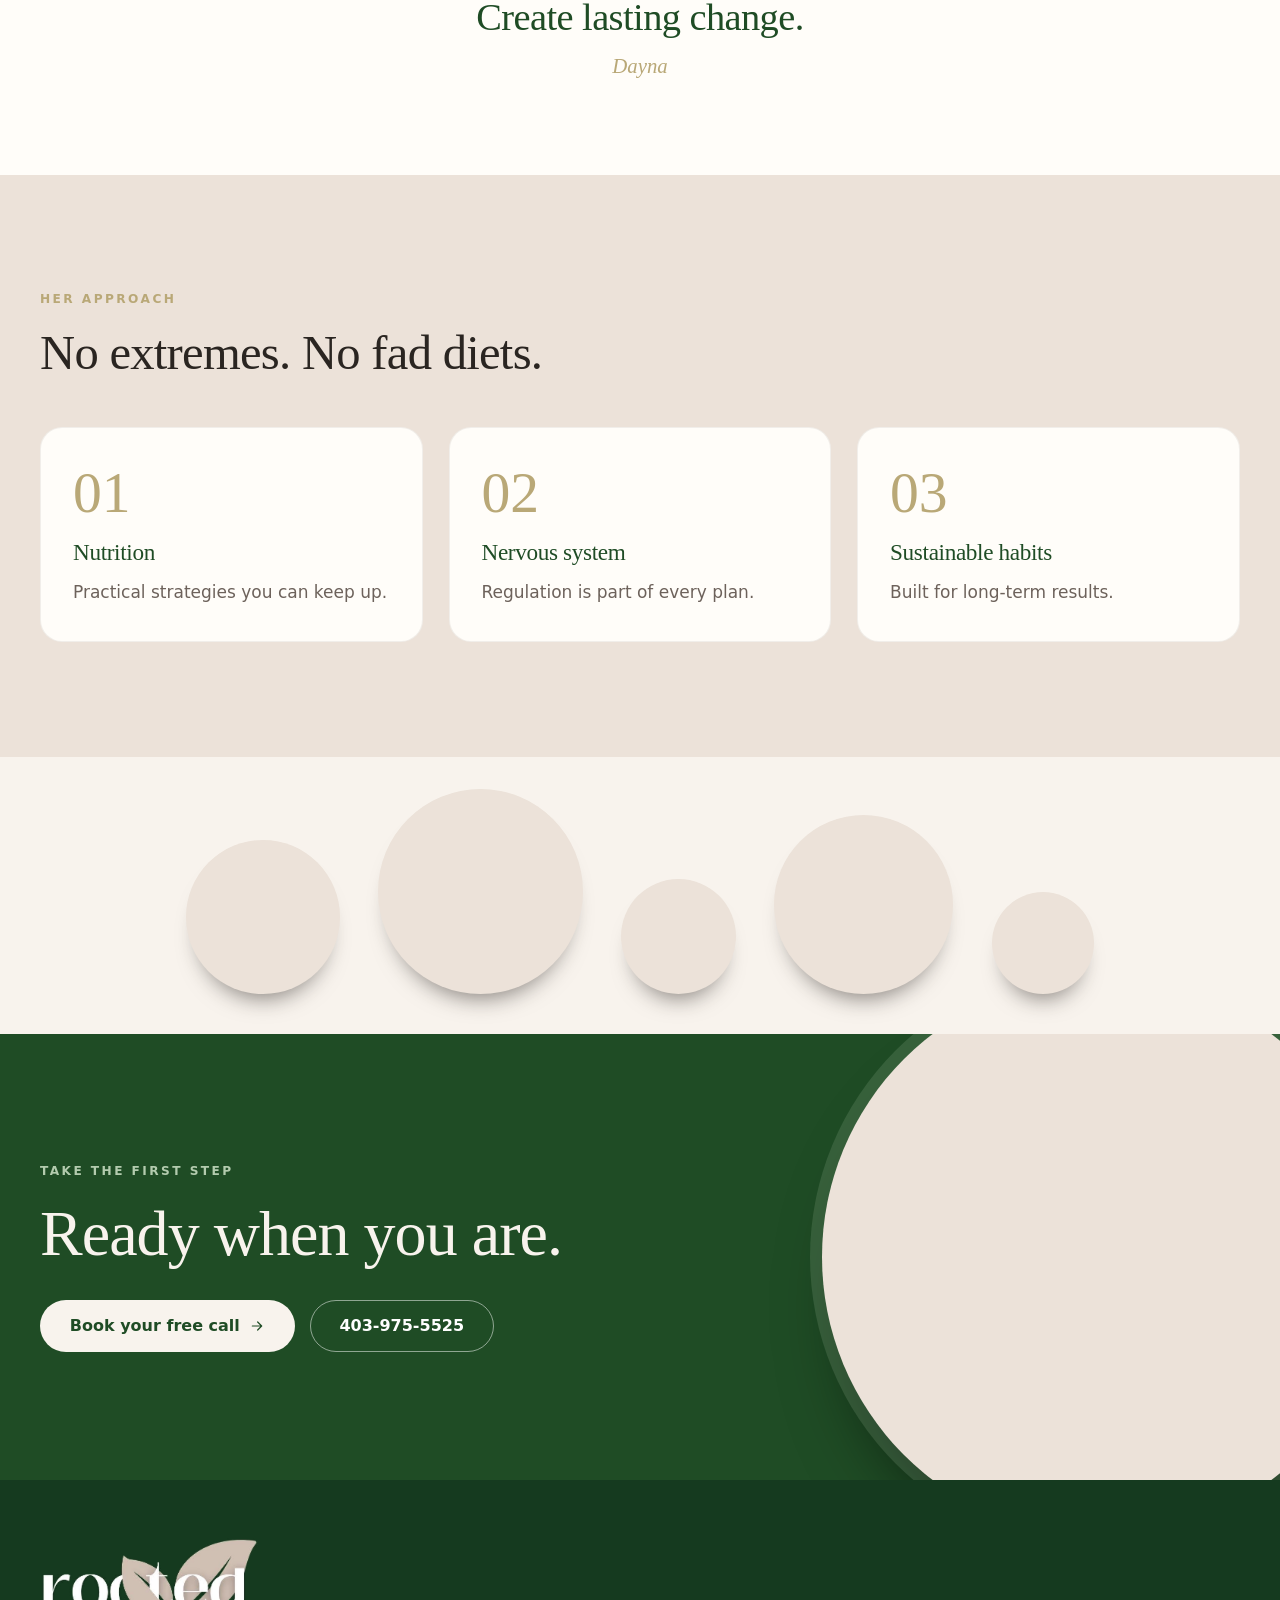
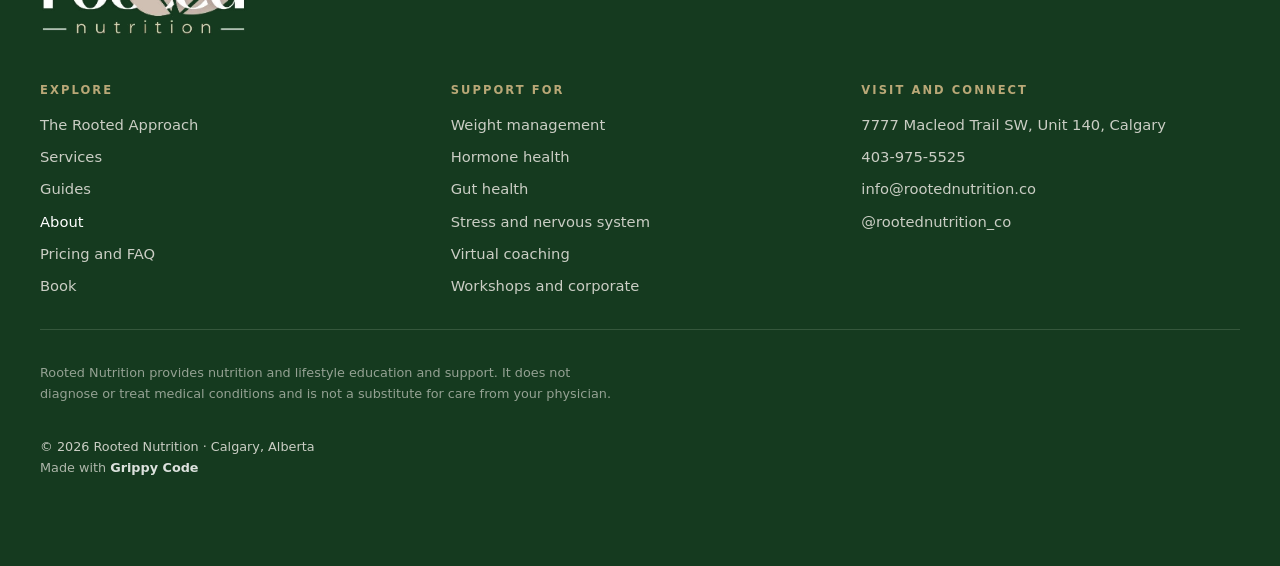
==== commit cdee87be: "Add about/index.html" ====
--- a/about/index.html
+++ b/about/index.html
@@ -23,7 +23,7 @@
 <link rel="preconnect" href="https://fonts.googleapis.com">
 <link rel="preconnect" href="https://fonts.gstatic.com" crossorigin>
 <link href="https://fonts.googleapis.com/css2?family=Fraunces:ital,opsz,wght,SOFT@0,9..144,300..700,0..100;1,9..144,300..700,0..100&family=Montserrat:wght@400;500;600;700&display=swap" rel="stylesheet">
-<link rel="stylesheet" href="../assets/css/site.css?v=1791506618">
+<link rel="stylesheet" href="../assets/css/site.css?v=1791547176">
 <script type="application/ld+json">
 {"@context": "https://schema.org", "@type": "LocalBusiness", "@id": "https://rootednutrition.co/#business", "name": "Rooted Nutrition",
  "description": "Personalized holistic nutrition coaching for weight management, hormone health and nervous system regulation. In person in Calgary or virtual.",
@@ -127,8 +127,10 @@
         <a href="https://www.instagram.com/rootednutrition_co/" target="_blank" rel="noopener">@rootednutrition_co</a></div>
     </div>
     <p class="foot__legal">Rooted Nutrition provides nutrition and lifestyle education and support. It does not diagnose or treat medical conditions and is not a substitute for care from your physician.</p>
-    <p class="foot__copy">© <span id="yr">2026</span> Rooted Nutrition · Calgary, Alberta</p>
-    <p class="foot__credit">Made with <a href="https://grippycode.com" target="_blank" rel="noopener">Grippy Code</a></p>
+    <div class="foot__bar">
+      <p class="foot__copy">© <span id="yr">2026</span> Rooted Nutrition · Calgary, Alberta</p>
+      <p class="foot__credit">Made with <a href="https://grippycode.com" target="_blank" rel="noopener">Grippy Code</a></p>
+    </div>
   </div>
 </footer>
 
@@ -136,6 +138,6 @@
 
 <script src="https://cdnjs.cloudflare.com/ajax/libs/gsap/3.12.5/gsap.min.js" defer></script>
 <script src="https://cdnjs.cloudflare.com/ajax/libs/gsap/3.12.5/ScrollTrigger.min.js" defer></script>
-<script src="../assets/js/site.js?v=1791506618" defer></script>
+<script src="../assets/js/site.js?v=1791547176" defer></script>
 </body>
 </html>
--- a/assets/css/site.css
+++ b/assets/css/site.css
@@ -0,0 +1,512 @@
+:root {
+  --forest: #1f4c25;
+  --forest-deep: #153a1f;
+  --sage: #b3cbae;
+  --sage-soft: #e4ecdf;
+  --taupe: #cbb8a9;
+  --taupe-deep: #b8a594;
+  --taupe-soft: #ece2d9;
+  --cream: #f8f3ed;
+  --paper: #fffdf9;
+  --espresso: #4d3f38;
+  --ink: #2a2521;
+  --muted: #6d625b;
+  --sand: #b9a877;
+  --display: "Fraunces", "Iowan Old Style", Georgia, serif;
+  --body: "Montserrat", "Segoe UI", system-ui, sans-serif;
+  --r: 22px;
+  --ease: cubic-bezier(.2, .7, .2, 1);
+}
+
+*, *::before, *::after { box-sizing: border-box; }
+html { scroll-padding-top: 88px; -webkit-text-size-adjust: 100%; }
+html.lenis, html.lenis body { height: auto; }
+.lenis.lenis-smooth { scroll-behavior: auto !important; }
+body { margin: 0; background: var(--cream); color: var(--ink); font: 400 17px/1.65 var(--body); -webkit-font-smoothing: antialiased; overflow-x: hidden; }
+img { max-width: 100%; display: block; }
+a { color: inherit; }
+button { font: inherit; color: inherit; }
+h1, h2, h3 { font-family: var(--display); font-weight: 500; font-variation-settings: "SOFT" 100; line-height: 1.08; letter-spacing: -.015em; margin: 0; text-wrap: balance; }
+h1 { font-size: clamp(2.5rem, 5.2vw, 4.4rem); }
+h2 { font-size: clamp(2rem, 3.8vw, 3.2rem); }
+h3 { font-size: 1.45rem; line-height: 1.2; }
+p { margin: 0 0 1em; text-wrap: pretty; }
+em { font-style: italic; color: var(--forest); }
+svg { width: 1em; height: 1em; }
+.wrap { width: min(1200px, 100% - 48px); margin-inline: auto; }
+.skip { position: absolute; left: -999px; top: 8px; background: var(--forest); color: #fff; padding: 10px 16px; border-radius: 8px; z-index: 300; }
+.skip:focus { left: 8px; }
+:focus-visible { outline: 3px solid var(--sand); outline-offset: 3px; border-radius: 6px; }
+
+.eyebrow { display: block; font: 600 .76rem/1.6 var(--body); letter-spacing: .2em; text-transform: uppercase; color: var(--sand); margin-bottom: 1.1rem; }
+.eyebrow--light { color: var(--sage); }
+.lede { font-size: 1.16rem; color: var(--muted); max-width: 30em; }
+.sec-head { max-width: 46rem; margin-bottom: 3rem; }
+.split .w { display: inline-block; overflow: hidden; vertical-align: top; padding-bottom: .14em; margin-bottom: -.14em; }
+.split .w > span { display: inline-block; }
+
+.btn { display: inline-flex; align-items: center; justify-content: center; gap: .6em; padding: .85em 1.5em; border-radius: 999px; font: 600 .95rem/1 var(--body); text-decoration: none; border: 1.5px solid transparent; cursor: pointer; transition: background .25s, color .25s, box-shadow .25s, border-color .25s; white-space: nowrap; }
+.btn svg { transition: transform .25s var(--ease); }
+.btn:hover svg { transform: translateX(4px); }
+.btn--lg { padding: 1.05em 1.8em; font-size: 1rem; }
+.btn--solid { background: var(--forest); color: #fff; box-shadow: 0 10px 24px -12px rgba(31, 76, 37, .7); }
+.btn--solid:hover { background: var(--forest-deep); box-shadow: 0 16px 30px -12px rgba(31, 76, 37, .8); }
+.btn--ghost { border-color: rgba(31, 76, 37, .35); color: var(--forest); }
+.btn--ghost:hover { background: var(--forest); color: #fff; border-color: var(--forest); }
+.btn--cream { background: var(--cream); color: var(--forest); }
+.btn--cream:hover { background: #fff; }
+.btn--outline { border-color: rgba(255, 255, 255, .5); color: #fff; }
+.btn--outline:hover { background: rgba(255, 255, 255, .12); }
+.link { display: inline-flex; align-items: center; gap: .5em; font-weight: 600; text-decoration: none; color: var(--forest); border-bottom: 1.5px solid currentColor; padding-bottom: 3px; }
+.link svg { transition: transform .25s var(--ease); }
+.link:hover svg { transform: translateX(4px); }
+
+/* loader */
+.loader { position: fixed; inset: 0; z-index: 250; background: var(--forest); display: none; place-items: center; }
+.js .loader { display: grid; animation: loaderSafe .01s 7s forwards; }
+.loader img { width: min(280px, 60vw); height: auto; }
+@keyframes loaderSafe { to { visibility: hidden; opacity: 0; } }
+
+/* nav */
+.nav { position: sticky; top: 0; z-index: 100; background: var(--taupe-deep); transition: box-shadow .3s; }
+.nav.is-stuck { box-shadow: 0 14px 30px -22px rgba(42, 37, 33, .7); }
+.nav__in { display: flex; align-items: center; gap: 2rem; height: 84px; transition: height .4s var(--ease); }
+.nav.is-stuck .nav__in { height: 68px; }
+.nav__logo img { width: 150px; height: auto; transition: width .4s var(--ease); }
+.nav.is-stuck .nav__logo img { width: 118px; }
+.nav__links { display: flex; gap: 1.9rem; margin-left: auto; }
+.nav__links a { text-decoration: none; font-size: .9rem; font-weight: 600; color: var(--ink); position: relative; padding: .4em 0; }
+.nav__links a::after { content: ""; position: absolute; left: 0; right: 0; bottom: 0; height: 1.5px; background: var(--forest); transform: scaleX(0); transform-origin: left; transition: transform .3s var(--ease); }
+.nav__links a:hover::after { transform: scaleX(1); }
+.nav__burger { display: none; width: 44px; height: 44px; border: 0; background: none; cursor: pointer; padding: 0; position: relative; }
+.nav__burger span { position: absolute; left: 10px; right: 10px; height: 2px; background: var(--ink); border-radius: 2px; transition: transform .3s var(--ease), top .3s var(--ease); }
+.nav__burger span:first-child { top: 17px; } .nav__burger span:last-child { top: 26px; }
+.nav.is-open .nav__burger span:first-child { top: 21px; transform: rotate(45deg); }
+.nav.is-open .nav__burger span:last-child { top: 21px; transform: rotate(-45deg); }
+
+/* plates: any round, top-down food photo that turns with the scroll */
+.plate { border-radius: 50%; overflow: hidden; background: var(--taupe-soft); contain: layout paint; }
+.plate img { width: 100%; height: 100%; object-fit: cover; }
+
+/* hero */
+.hero { position: relative; padding: clamp(2.5rem, 5vw, 4.5rem) 0 clamp(3.5rem, 7vw, 6rem); overflow: hidden; }
+.hero__grid { position: relative; display: grid; grid-template-columns: 1.05fr .95fr; gap: clamp(2rem, 5vw, 5rem); align-items: center; }
+.hero h1 { margin-bottom: 1.4rem; }
+.hero__cta { display: flex; flex-wrap: wrap; gap: .9rem; margin: 2rem 0 2.4rem; }
+.hero__trust { list-style: none; margin: 0; padding: 1.5rem 0 0; display: flex; flex-wrap: wrap; gap: 1rem 2.4rem; border-top: 1px solid rgba(77, 63, 56, .16); font-size: .9rem; color: var(--muted); }
+.hero__trust strong { display: block; font: 500 1.3rem/1.2 var(--display); color: var(--forest); }
+.stage { position: relative; aspect-ratio: 1; width: 100%; max-width: 580px; justify-self: end; }
+.stage__halo { position: absolute; inset: -14%; border-radius: 50%; background: radial-gradient(closest-side, var(--sage-soft) 55%, transparent); }
+.plate--main { position: absolute; inset: 4%; box-shadow: 0 50px 70px -36px rgba(42, 37, 33, .55), 0 0 0 10px rgba(255, 253, 249, .7); }
+.plate--main img { scale: 1.1; }
+.plate--bowl { position: absolute; width: 36%; aspect-ratio: 1; left: -8%; bottom: 2%; box-shadow: 0 30px 40px -22px rgba(42, 37, 33, .6), 0 0 0 7px var(--cream); }
+.plate--bowl img { scale: 1.16; }
+.plate--kiwi { position: absolute; width: 20%; aspect-ratio: 1; right: -3%; top: 4%; box-shadow: 0 20px 26px -14px rgba(42, 37, 33, .5); background: none; }
+.plate--kiwi img, .half img { scale: 2.04; translate: -2% 3.5%; }
+.stage__leaf { position: absolute; fill: var(--forest); --leaf-vein: rgba(248, 243, 237, .5); }
+.stage__leaf--a { width: 110px; height: 77px; right: 2%; bottom: 6%; rotate: 24deg; }
+.stage__leaf--b { width: 74px; height: 52px; left: 8%; top: 2%; fill: var(--sage); scale: -1 1; rotate: 12deg; }
+.chip { position: absolute; left: 30%; bottom: -3%; display: inline-flex; align-items: center; gap: .6em; background: var(--paper); padding: .7em 1.1em; border-radius: 999px; font-size: .84rem; font-weight: 600; color: var(--espresso); box-shadow: 0 16px 34px -18px rgba(42, 37, 33, .5); }
+.chip span { width: 9px; height: 9px; border-radius: 50%; background: var(--forest); }
+
+/* marquee */
+.marquee { background: var(--forest); color: var(--cream); padding: 1.1rem 0; overflow: hidden; }
+.marquee__track { display: flex; width: max-content; }
+.marquee__track span { font: italic 400 1.25rem/1 var(--display); padding-inline: 1.2rem; white-space: nowrap; display: flex; align-items: center; gap: 2.4rem; }
+.marquee__track span::after { content: ""; width: 8px; height: 8px; border-radius: 50%; background: var(--sand); }
+.static .marquee__track { animation: slide 40s linear infinite; }
+@keyframes slide { to { transform: translateX(-50%); } }
+
+/* slice */
+.slice { background: var(--paper); }
+.slice__stage { position: relative; height: 100svh; min-height: 560px; display: grid; place-items: center; overflow: hidden; }
+.slice__label { position: absolute; top: 12vh; left: 0; right: 0; text-align: center; margin: 0; }
+.slice__text { position: relative; z-index: 1; text-align: center; max-width: min(30rem, 78vw); }
+.slice__text h2 { font-size: clamp(1.6rem, 3vw, 2.5rem); color: var(--forest); margin-bottom: .8rem; }
+.slice__text p { font: italic 400 1.3rem/1.3 var(--display); color: var(--sand); margin: 0; }
+.slice__fruit { position: absolute; z-index: 2; width: min(60vh, 78vw); aspect-ratio: 1; }
+.half { position: absolute; inset: 0; border-radius: 50%; overflow: hidden; filter: drop-shadow(0 30px 30px rgba(42, 37, 33, .28)); }
+.half img { width: 100%; height: 100%; object-fit: cover; }
+.half--l { clip-path: inset(-10% 50% -10% -10%); }
+.half--r { clip-path: inset(-10% -10% -10% 50%); }
+.slice__knife { position: absolute; left: 50%; top: -12%; bottom: -12%; width: 3px; margin-left: -1.5px; background: linear-gradient(180deg, transparent, #fff 20%, #d9d2c8 80%, transparent); box-shadow: 0 0 14px rgba(255, 255, 255, .9); transform-origin: top; border-radius: 3px; }
+
+/* approach */
+.approach { background: var(--forest); color: var(--cream); padding: clamp(4.5rem, 9vw, 8rem) 0; position: relative; overflow: hidden; }
+.approach__grid { display: grid; grid-template-columns: 1fr 1fr; gap: clamp(2.5rem, 6vw, 6rem); align-items: center; }
+.approach h2 { margin-bottom: 1.4rem; }
+.approach p { color: rgba(248, 243, 237, .84); max-width: 28em; }
+.approach__detail { font: italic 400 1.35rem/1.4 var(--display); color: var(--sage) !important; min-height: 4.4em; margin-top: 2rem; padding-left: 1.2rem; border-left: 2px solid var(--sand); }
+.orbit { position: relative; aspect-ratio: 1; max-width: 520px; width: 100%; margin-inline: auto; }
+.orbit__ring { position: absolute; inset: 9%; border-radius: 50%; border: 1.5px dashed rgba(179, 203, 174, .6); animation: spin 70s linear infinite; }
+@keyframes spin { to { rotate: 360deg; } }
+.orbit__core { position: absolute; inset: 22%; box-shadow: 0 0 0 8px rgba(179, 203, 174, .18), 0 40px 60px -30px rgba(0, 0, 0, .7); }
+.orbit__core img { scale: 1.16; }
+.orbit__node { position: absolute; translate: -50% -50%; background: var(--cream); color: var(--forest); border: 0; border-radius: 999px; padding: .8em 1.3em; font: 600 .92rem/1 var(--body); cursor: pointer; white-space: nowrap; transition: background .3s, color .3s, scale .3s var(--ease); box-shadow: 0 12px 26px -14px rgba(0, 0, 0, .6); }
+.orbit__node:hover { scale: 1.06; }
+.orbit__node.is-on { background: var(--sand); color: var(--ink); scale: 1.1; }
+.orbit__node--n { left: 50%; top: 9%; } .orbit__node--e { left: 91%; top: 50%; } .orbit__node--s { left: 50%; top: 91%; } .orbit__node--w { left: 9%; top: 50%; }
+
+/* steps */
+.steps { padding: clamp(4.5rem, 9vw, 8rem) 0; }
+.steps__grid { display: grid; grid-template-columns: repeat(3, 1fr); gap: 1.6rem; }
+.step { background: var(--paper); border-radius: var(--r); padding: 2.2rem 2rem; border: 1px solid rgba(77, 63, 56, .08); transition: box-shadow .35s; }
+.step:hover { box-shadow: 0 30px 50px -36px rgba(42, 37, 33, .5); }
+.step__n { font: 400 3.6rem/1 var(--display); color: var(--sand); display: block; margin-bottom: 1.1rem; }
+.step h3 { margin-bottom: .7rem; color: var(--forest); }
+.step p { color: var(--muted); margin: 0; }
+
+/* support selector */
+.support { background: var(--taupe-soft); padding: clamp(4.5rem, 9vw, 8rem) 0; }
+.support__grid { display: grid; grid-template-columns: .85fr 1.15fr; gap: clamp(2rem, 5vw, 5rem); align-items: start; }
+.support__intro { position: sticky; top: 110px; }
+.support__result { background: var(--paper); border-radius: var(--r); padding: 1.6rem; margin-top: 2rem; border: 1.5px solid transparent; transition: border-color .3s; }
+.support__result.has-picks { border-color: var(--forest); }
+.support__count { font: 600 .78rem/1 var(--body); letter-spacing: .16em; text-transform: uppercase; color: var(--sand); margin-bottom: .8rem; }
+.support__result p:nth-of-type(2) { min-height: 3.2em; }
+.support__list { display: grid; gap: .7rem; }
+.pick { display: flex; align-items: center; gap: 1.1rem; text-align: left; background: var(--paper); border: 1.5px solid transparent; border-radius: 18px; padding: 1.1rem 1.3rem; cursor: pointer; transition: border-color .25s, background .25s, translate .3s var(--ease); }
+.pick:hover { translate: 6px 0; }
+.pick b { font: 500 1.16rem/1.3 var(--display); color: var(--ink); }
+.pick__box { flex: none; width: 30px; height: 30px; border-radius: 50%; border: 1.5px solid var(--taupe); display: grid; place-items: center; color: transparent; transition: background .25s, border-color .25s, color .25s, scale .3s var(--ease); }
+.pick__box svg { width: 16px; height: 16px; }
+.pick[aria-pressed="true"] { border-color: var(--forest); background: var(--sage-soft); }
+.pick[aria-pressed="true"] .pick__box { background: var(--forest); border-color: var(--forest); color: #fff; scale: 1.12; }
+
+/* services */
+.services { padding: clamp(4.5rem, 9vw, 8rem) 0; }
+.services__grid { display: grid; grid-template-columns: repeat(3, 1fr); gap: 1.6rem; align-items: stretch; }
+.card { background: var(--paper); border-radius: var(--r); padding: 2.2rem 2rem; display: flex; flex-direction: column; border: 1px solid rgba(77, 63, 56, .08); transition: box-shadow .35s; }
+.card:hover { box-shadow: 0 30px 50px -36px rgba(42, 37, 33, .5); }
+.card__tag { font: 600 .74rem/1 var(--body); letter-spacing: .16em; text-transform: uppercase; color: var(--sand); margin-bottom: 1.2rem; }
+.card h3 { font-size: 1.8rem; margin-bottom: .9rem; color: var(--forest); }
+.card p { color: var(--muted); font-size: .98rem; }
+.card .btn { margin-top: auto; align-self: flex-start; }
+.card__inc { background: var(--sage-soft); border-radius: 16px; padding: 1.1rem 1.3rem; margin: .4rem 0 1.2rem; }
+.card__inc span { font: 600 .7rem/1 var(--body); letter-spacing: .16em; text-transform: uppercase; color: var(--forest); }
+.card__inc b { display: block; font: 500 1.25rem/1.3 var(--display); color: var(--forest); margin: .3rem 0 .1rem; }
+.card__inc p { margin: 0; font-size: .9rem; color: var(--espresso); }
+.card__price { margin-bottom: 1.6rem; }
+.card__price b { font: 500 1.7rem/1 var(--display); color: var(--forest); }
+.card__list { list-style: none; padding: 0; margin: .4rem 0 1.8rem; display: grid; gap: .7rem; font-size: .96rem; }
+.card__list li { display: flex; gap: .7em; align-items: center; }
+.card__list svg { flex: none; width: 20px; height: 20px; padding: 3px; border-radius: 50%; background: var(--sage); color: var(--forest-deep); }
+.card--feature { background: var(--forest); color: var(--cream); border-color: transparent; }
+.card--feature h3 { color: #fff; }
+.card--feature p { color: rgba(248, 243, 237, .84); }
+.card--feature .card__tag { color: var(--sage); }
+
+/* shop */
+.shop { background: var(--taupe-soft); padding: clamp(4.5rem, 9vw, 7rem) 0; overflow: hidden; }
+.shop__head { display: flex; justify-content: space-between; align-items: flex-end; gap: 2rem; margin-bottom: 2.4rem; }
+.shop__hint { margin: 0 0 .6rem; font-size: .74rem; font-weight: 600; letter-spacing: .18em; text-transform: uppercase; color: var(--muted); }
+.shop__rail { display: flex; gap: 1.4rem; overflow-x: auto; padding: 0 max(24px, calc((100vw - 1200px) / 2)) 1.5rem; scrollbar-width: none; cursor: grab; }
+.shop__rail::-webkit-scrollbar { display: none; }
+.shop__rail.is-drag { cursor: grabbing; }
+.shop__rail.is-drag a { pointer-events: none; }
+.prod { flex: none; width: clamp(220px, 21vw, 280px); text-decoration: none; user-select: none; -webkit-user-drag: none; }
+.prod__img { aspect-ratio: 1; overflow: hidden; border-radius: var(--r); background: var(--taupe); margin-bottom: 1.1rem; box-shadow: 0 24px 34px -26px rgba(42, 37, 33, .6); }
+.prod__img img { width: 100%; height: 100%; object-fit: cover; transition: scale .9s var(--ease); pointer-events: none; }
+.prod:hover .prod__img img { scale: 1.08; }
+.prod__tag { font: 600 .68rem/1 var(--body); letter-spacing: .18em; text-transform: uppercase; color: var(--sand); margin-bottom: .6rem; }
+.prod h3 { font-size: 1.22rem; margin-bottom: .6rem; }
+.prod__price { font-weight: 700; color: var(--forest); }
+.prod__price--free { background: var(--forest); color: #fff; padding: .25em .9em; border-radius: 999px; font-size: .8rem; }
+
+/* dayna */
+.dayna { background: var(--espresso); color: var(--cream); padding: clamp(4.5rem, 9vw, 8rem) 0; overflow: hidden; }
+.dayna__grid { display: grid; grid-template-columns: .8fr 1.2fr; gap: clamp(2.5rem, 6vw, 6rem); align-items: center; }
+.dayna__photo { position: relative; max-width: 400px; width: 100%; margin-inline: auto; }
+.dayna__frame { aspect-ratio: 1; border-radius: 50%; overflow: hidden; border: 10px solid var(--sage); box-shadow: 0 40px 70px -40px rgba(0, 0, 0, .8); }
+.dayna__frame img { width: 100%; height: 100%; object-fit: cover; }
+.dayna__leaf { position: absolute; width: 130px; height: 91px; right: -30px; bottom: -6px; fill: var(--forest); --leaf-vein: rgba(248, 243, 237, .5); rotate: -12deg; }
+.dayna h2 { margin-bottom: .6rem; font-size: clamp(2.4rem, 4.6vw, 4rem); }
+.dayna__creds { font-size: .86rem; font-weight: 600; letter-spacing: .14em; text-transform: uppercase; color: var(--taupe); margin-bottom: 1.4rem; }
+.dayna p { color: rgba(248, 243, 237, .86); max-width: 32em; }
+.dayna blockquote { margin: 1.6rem 0 2rem; font: italic 400 1.5rem/1.35 var(--display); color: var(--sage); max-width: 22em; }
+
+/* faq */
+.faq { padding: clamp(4.5rem, 9vw, 8rem) 0; }
+.faq__grid { display: grid; grid-template-columns: .8fr 1.2fr; gap: clamp(2rem, 5vw, 5rem); align-items: start; }
+.faq h2 { margin-bottom: 1.6rem; }
+.faq details { border-bottom: 1px solid rgba(77, 63, 56, .18); }
+.faq details:first-child { border-top: 1px solid rgba(77, 63, 56, .18); }
+.faq summary { list-style: none; cursor: pointer; padding: 1.4rem 3rem 1.4rem 0; font: 500 1.28rem/1.3 var(--display); position: relative; color: var(--ink); }
+.faq summary::-webkit-details-marker { display: none; }
+.faq summary::after { content: ""; position: absolute; right: 6px; top: 50%; width: 12px; height: 12px; border-right: 2px solid var(--forest); border-bottom: 2px solid var(--forest); transform: translateY(-70%) rotate(45deg); transition: transform .3s var(--ease); }
+.faq details[open] summary::after { transform: translateY(-30%) rotate(-135deg); }
+.faq details > div { overflow: hidden; }
+.faq details p { color: var(--muted); padding: 0 3rem 1.4rem 0; margin: 0; }
+
+/* book */
+.book { background: var(--forest); color: var(--cream); padding: clamp(5rem, 10vw, 9rem) 0; position: relative; overflow: hidden; }
+.book__plate { position: absolute; width: min(46vw, 560px); aspect-ratio: 1; right: -8vw; top: 50%; margin-top: calc(min(46vw, 560px) / -2); box-shadow: 0 0 0 12px rgba(179, 203, 174, .16), 0 50px 70px -30px rgba(0, 0, 0, .6); }
+.book__plate img { scale: 1.1; }
+.book__grid { position: relative; }
+.book__copy { max-width: 36rem; }
+.book h2 { font-size: clamp(2.4rem, 5vw, 4.4rem); margin-bottom: 2rem; }
+.book__cta { display: flex; flex-wrap: wrap; gap: .9rem; }
+
+/* footer */
+.foot { background: var(--forest-deep); color: rgba(248, 243, 237, .8); padding: 3.5rem 0 5.5rem; text-align: center; }
+.foot__in { display: grid; justify-items: center; gap: 1.2rem; }
+.foot__logo { width: 220px; height: auto; }
+.foot__links { display: flex; flex-wrap: wrap; justify-content: center; gap: .6rem 2rem; margin: .6rem 0 0; font-size: .92rem; }
+.foot__links a { text-decoration: none; }
+.foot__links a:hover { color: #fff; text-decoration: underline; }
+.foot__legal { font-size: .8rem; max-width: 46em; opacity: .7; margin: 0; }
+.foot__copy { font-size: .8rem; margin: 0; }
+
+.sticky-book { display: none; }
+
+/* no-motion fallback: the fruit simply sits open */
+.static .slice__stage { height: auto; min-height: 0; padding: 6rem 0; }
+.static .slice__label { position: static; margin-bottom: 1.5rem; }
+.static .slice__fruit { display: none; }
+
+@media (max-width: 980px) {
+  .nav__links { position: absolute; top: 100%; left: 0; right: 0; flex-direction: column; gap: 0; background: var(--cream); padding: .5rem 24px 1.5rem; box-shadow: 0 30px 40px -30px rgba(42, 37, 33, .5); display: none; }
+  .nav.is-open .nav__links { display: flex; }
+  .nav__links a { padding: 1rem 0; border-bottom: 1px solid rgba(77, 63, 56, .12); font-size: 1.05rem; }
+  .nav__cta { margin-left: auto; }
+  .nav__burger { display: block; }
+  .hero__grid, .approach__grid, .support__grid, .dayna__grid, .faq__grid { grid-template-columns: 1fr; }
+  .stage { justify-self: center; max-width: 440px; margin-top: 1rem; }
+  .support__intro { position: static; }
+  .steps__grid, .services__grid { grid-template-columns: 1fr; }
+  .book__plate { opacity: .28 !important; right: -30vw; width: 80vw; margin-top: -40vw; }
+}
+@media (max-width: 600px) {
+  body { font-size: 16px; }
+  .wrap { width: calc(100% - 36px); }
+  .nav__cta { display: none; }
+  .nav__burger { margin-left: auto; }
+  .nav__logo img { width: 124px; }
+  .stage { max-width: 320px; }
+  .stage__leaf--a { width: 80px; height: 56px; }
+  .orbit__node { font-size: .8rem; padding: .7em 1em; }
+  .shop__hint { display: none; }
+  .shop__rail { padding-inline: 18px; }
+  .sticky-book { display: block; position: fixed; left: 14px; right: 14px; bottom: 14px; z-index: 95; background: var(--forest); color: #fff; text-align: center; padding: 1rem; border-radius: 999px; font-weight: 600; text-decoration: none; box-shadow: 0 16px 30px -12px rgba(21, 58, 31, .8); transform: translateY(150%); transition: transform .4s var(--ease); }
+  .show-sticky .sticky-book { transform: none; }
+}
+
+/* ---------- multi-page additions ---------- */
+.seen .loader img { opacity: 0; }
+.nav__progress { position: absolute; left: 0; right: 0; bottom: 0; height: 3px; background: var(--forest); transform: scaleX(0); transform-origin: left; }
+.nav__links a[aria-current="page"]::after { transform: scaleX(1); }
+.tone-taupe { background: var(--taupe-soft); }
+.note { font-size: .88rem; color: var(--muted); margin: 1.6rem 0 0; }
+
+/* inner page heroes share the home hero */
+.hero--page { padding-bottom: clamp(3rem, 6vw, 5rem); }
+.hero--page h1 { font-size: clamp(2.3rem, 4.6vw, 3.9rem); }
+.plate--photo img { scale: 1; }
+.stage__orbit { position: absolute; inset: -4%; }
+.orb { position: absolute; width: 19%; aspect-ratio: 1; background: none; box-shadow: 0 18px 24px -12px rgba(42, 37, 33, .5); }
+.orb--0 { right: 0; top: 6%; }
+.orb--1 { left: 2%; top: 14%; width: 15%; }
+.orb--2 { right: 10%; bottom: -1%; width: 13%; }
+.hero--page .orb--1 { left: -2%; top: auto; bottom: 10%; width: 22%; }
+
+/* slice: four wedges */
+.wedge { position: absolute; width: 50%; height: 50%; overflow: hidden; }
+.wedge img { position: absolute; width: 200%; height: 200%; max-width: none; object-fit: cover; }
+.wedge--tl { left: 0; top: 0; border-radius: 100% 0 0 0; } .wedge--tl img { left: 0; top: 0; }
+.wedge--tr { right: 0; top: 0; border-radius: 0 100% 0 0; } .wedge--tr img { right: 0; top: 0; }
+.wedge--bl { left: 0; bottom: 0; border-radius: 0 0 0 100%; } .wedge--bl img { left: 0; bottom: 0; }
+.wedge--br { right: 0; bottom: 0; border-radius: 0 0 100% 0; } .wedge--br img { right: 0; bottom: 0; }
+.slice__knife { z-index: 3; }
+.slice__knife--h { left: -12%; right: -12%; top: 50%; bottom: auto; width: auto; height: 3px; margin: -1.5px 0 0; background: linear-gradient(90deg, transparent, #fff 20%, #d9d2c8 80%, transparent); transform-origin: left; }
+.slice + .slice, .tone-taupe + .slice { border-top: 1px solid rgba(77, 63, 56, .1); }
+
+/* rolling plates */
+.roll { position: relative; height: clamp(150px, 20vw, 260px); overflow: hidden; background: var(--cream); }
+.roll__item { position: absolute; left: 0; bottom: 8%; width: clamp(90px, 12vw, 170px); aspect-ratio: 1; box-shadow: 0 18px 22px -14px rgba(42, 37, 33, .55); }
+.roll__item--1 { width: clamp(120px, 16vw, 230px); bottom: 4%; }
+.roll__item--2 { width: clamp(70px, 9vw, 120px); bottom: 30%; }
+.roll__item--3 { width: clamp(110px, 14vw, 200px); bottom: 6%; }
+.roll__item--4 { width: clamp(64px, 8vw, 110px); bottom: 44%; }
+
+/* the pinned story (Rooted Approach page) */
+.story { background: var(--forest); color: var(--cream); }
+.story__stage { height: 100svh; min-height: 600px; display: flex; align-items: center; overflow: hidden; }
+.story__grid { display: grid; grid-template-columns: 1fr 1fr; gap: clamp(2rem, 6vw, 6rem); align-items: center; }
+.story__steps { position: relative; min-height: 17rem; }
+.story__step { position: absolute; inset: 0; }
+.story__step span { font: 400 1.1rem/1 var(--display); color: var(--sand); letter-spacing: .1em; }
+.story__step h2 { font-size: clamp(2.8rem, 6vw, 5.4rem); margin: .6rem 0 1.2rem; }
+.story__step p { font-size: 1.14rem; color: rgba(248, 243, 237, .86); max-width: 24em; }
+.story__dots { display: flex; gap: .6rem; margin-top: 1rem; }
+.story__dots i { width: 34px; height: 3px; border-radius: 3px; background: rgba(179, 203, 174, .3); transition: background .4s, width .4s var(--ease); }
+.story__dots i.is-on { background: var(--sand); width: 60px; }
+.story__plate { position: relative; aspect-ratio: 1; width: min(100%, 68vh); justify-self: center; border-radius: 50%; box-shadow: 0 0 0 12px rgba(179, 203, 174, .16), 0 50px 70px -30px rgba(0, 0, 0, .6); }
+.story__img { position: absolute; inset: 0; }
+
+/* card variants */
+.steps__grid--2 { grid-template-columns: repeat(2, 1fr); }
+.steps__grid--4 { grid-template-columns: repeat(4, 1fr); }
+.steps__grid--4 .step { padding: 1.8rem 1.5rem; }
+.steps__grid--4 .step__n { font-size: 2.6rem; }
+.step .link { margin-top: 1.2rem; font-size: .9rem; }
+.services__grid--2 { grid-template-columns: repeat(2, 1fr); max-width: 860px; }
+.card--feature .card__price b { color: #fff; }
+
+/* guides grid */
+.shop--grid { background: var(--cream); padding: clamp(4rem, 8vw, 6.5rem) 0; }
+.shop--grid + .slice + .shop--grid { padding-bottom: clamp(3rem, 6vw, 5rem); }
+.shop__grid { display: grid; grid-template-columns: repeat(4, 1fr); gap: 1.6rem; }
+.shop__grid .prod { width: auto; }
+.shop__head .link { margin-bottom: .6rem; }
+
+/* pricing */
+.prices { border-top: 1px solid rgba(77, 63, 56, .2); max-width: 900px; }
+.price { display: flex; justify-content: space-between; align-items: center; gap: 2rem; padding: 1.5rem .4rem; border-bottom: 1px solid rgba(77, 63, 56, .2); text-decoration: none; transition: padding .35s var(--ease), background .35s; }
+.price:hover { padding-inline: 1.2rem; background: var(--paper); }
+.price b { display: block; font: 500 1.5rem/1.2 var(--display); color: var(--forest); }
+.price small { color: var(--muted); font-size: .88rem; }
+.price em { font: 500 1.5rem/1 var(--display); font-style: normal; color: var(--ink); white-space: nowrap; }
+
+/* visit */
+.visit { display: grid; grid-template-columns: repeat(4, 1fr); gap: 2rem; }
+.visit h3 { font-size: 1.2rem; color: var(--forest); margin-bottom: .6rem; }
+.visit p { margin-bottom: .8rem; }
+.visit a:not(.link) { text-decoration: none; }
+.visit a:not(.link):hover { text-decoration: underline; }
+
+/* footer columns */
+.foot { text-align: left; }
+.foot__in { justify-items: stretch; gap: 2rem; }
+.foot__cols { display: grid; grid-template-columns: repeat(3, 1fr); gap: 2rem; padding: 1rem 0 1.4rem; border-bottom: 1px solid rgba(179, 203, 174, .2); }
+.foot__cols h4 { font: 600 .72rem/1 var(--body); letter-spacing: .18em; text-transform: uppercase; color: var(--sand); margin: 0 0 1rem; }
+.foot__cols a { display: block; width: fit-content; text-decoration: none; font-size: .92rem; margin-bottom: .5rem; }
+.foot__cols a:hover { color: #fff; text-decoration: underline; }
+.foot__cols a[aria-current] { color: #fff; }
+
+/* still version */
+.static .wedge, .static .slice__knife { display: none; }
+.static .roll__item { position: static; display: inline-block; margin: 2rem 1.2rem; }
+.static .roll { height: auto; text-align: center; }
+.static .story__stage { height: auto; padding: 5rem 0; }
+.static .story__steps { min-height: 0; display: grid; gap: 2.5rem; }
+.static .story__step { position: static; }
+.static .story__img:not(:first-child) { display: none; }
+
+@media (max-width: 980px) {
+  .story__grid { grid-template-columns: 1fr; gap: 1.5rem; }
+  .story__plate { width: min(64vw, 38vh); order: -1; }
+  .story__steps { min-height: 13rem; }
+  .steps__grid--2, .steps__grid--4, .services__grid--2 { grid-template-columns: 1fr 1fr; }
+  .shop__grid { grid-template-columns: 1fr 1fr; }
+  .visit { grid-template-columns: 1fr 1fr; }
+}
+@media (max-width: 600px) {
+  .steps__grid--2, .steps__grid--4, .services__grid--2, .foot__cols { grid-template-columns: 1fr; }
+  .price { flex-direction: column; align-items: flex-start; gap: .6rem; }
+  .shop__head .link { display: none; }
+}
+
+/* ---------- tablets and phones: everything sits on the centre line ---------- */
+@media (max-width: 980px) {
+  .hero__copy, .sec-head, .approach__copy, .support__intro, .dayna__copy, .book__copy, .story__copy, .visit, .note, .faq__grid > div:first-child { text-align: center; }
+  .sec-head, .book__copy, .lede, .approach p, .dayna p, .dayna blockquote, .story__step p, .prices, .note { margin-inline: auto; }
+  .hero__cta, .hero__trust, .book__cta, .story__dots { justify-content: center; }
+  .approach__detail { border-left: 0; padding-left: 0; }
+  .approach__copy .btn { margin-top: .4rem; }
+  .steps__grid { grid-template-columns: repeat(3, 1fr); gap: 1rem; }
+  .steps__grid--2, .steps__grid--4 { grid-template-columns: repeat(2, 1fr); }
+  .step { text-align: center; padding: 1.8rem 1.2rem; }
+  .services__grid, .services__grid--2 { grid-template-columns: 1fr; max-width: 560px; margin-inline: auto; }
+  .card { text-align: center; align-items: center; }
+  .card .btn { align-self: center; }
+  .card__list { justify-items: center; }
+  .card__inc { width: 100%; }
+  .shop__head { flex-direction: column; align-items: center; text-align: center; gap: .6rem; }
+  .shop__grid .prod { text-align: center; }
+  .support__result { text-align: center; }
+  .dayna__leaf { right: -8px; }
+  .foot { text-align: center; }
+  .foot__logo { margin-inline: auto; }
+  .foot__cols a { margin-inline: auto; }
+  .foot__legal { margin-inline: auto; }
+  .stage { margin-inline: auto; }
+  .hero__grid { justify-items: center; }
+  .hero__copy { max-width: 40rem; }
+  .book__plate { top: auto; bottom: -34vw; right: 50%; margin: 0 -40vw 0 0; }
+  .book { padding-bottom: clamp(12rem, 54vw, 30rem); }
+  .price { text-align: left; }
+}
+@media (max-width: 600px) {
+  .steps__grid, .steps__grid--2, .steps__grid--4 { grid-template-columns: 1fr; }
+  .hero__cta .btn, .book__cta .btn { width: 100%; max-width: 340px; }
+  .hero__trust { gap: 1rem 1.6rem; }
+  .price { align-items: center; text-align: center; }
+  .slice__fruit { width: min(42vh, 74vw); }
+  .slice__text { max-width: 84vw; }
+  .slice__text h2 { font-size: 1.5rem; }
+  .story__step h2 { font-size: 2.6rem; }
+  .story__step p { font-size: 1rem; }
+  .visit { grid-template-columns: 1fr; }
+  .shop__grid { gap: 1.6rem 1rem; }
+}
+
+/* plates turn with the scroll on the compositor (no script per frame) */
+@keyframes turn { from { rotate: 0deg; } to { rotate: var(--turn, 360deg); } }
+.scroll-tl [data-spin] { animation: turn linear both; animation-timeline: scroll(root block); }
+.marquee__track.is-running { animation: slide 46s linear infinite; }
+
+/* held sections use native sticky positioning: no script pinning, so no jump when they catch or release */
+.slice { height: 190svh; }
+.slice__stage { position: sticky; top: 0; }
+.story { height: 320svh; }
+.story__stage { position: sticky; top: 0; }
+.static .slice, .static .story { height: auto; }
+.static .slice__stage, .static .story__stage { position: static; }
+.foot__credit { font-size: .8rem; margin: 0; opacity: .85; }
+.foot__credit a { color: #fff; font-weight: 600; text-decoration: none; }
+.foot__credit a:hover { text-decoration: underline; }
+
+/* nothing holds the page still any more: the fruit is cut as its section scrolls through, and the story text scrolls past its plate */
+.slice { height: auto; }
+.slice__stage { position: relative; top: auto; height: 88svh; min-height: 520px; }
+.story { height: auto; padding: clamp(3rem, 6vw, 5rem) 0; }
+.story__grid { align-items: start; }
+.story__step { position: static; min-height: 64vh; display: flex; flex-direction: column; justify-content: center; }
+.story__side { position: sticky; top: calc(50vh - min(30vh, 250px)); display: grid; place-items: center; padding: 1rem 0; }
+.story__plate { width: min(100%, 60vh, 500px); }
+@media (max-width: 980px) {
+  .story__side { order: -1; top: 68px; z-index: 2; background: var(--forest); padding: 1rem 0 .8rem; }
+  .story__plate { width: min(46vw, 30vh); order: 0; }
+  .story__step { min-height: 46vh; }
+  .story__copy > .eyebrow { margin-top: 1rem; }
+}
+.static .story__side { position: static; }
+.static .slice__stage { height: auto; }
+
+/* the fruit gets a short hold (native sticky) so the cut plays while it is centred on screen */
+.slice { height: 162svh; }
+.slice__stage { position: sticky; top: 0; height: 100svh; min-height: 0; }
+.static .slice { height: auto; }
+.static .slice__stage { position: static; height: auto; }
+
+/* the root: a line that grows down the side of every page as you scroll, sprouting a leaf at each stage */
+.root { display: none; position: fixed; z-index: 6; top: 84px; bottom: 0; width: 60px; left: calc((100vw - 1200px) / 2 - 104px); pointer-events: none; }
+@media (min-width: 1380px) { .root { display: block; } }
+.root__line { position: absolute; inset: 0; width: 100%; height: 100%; }
+.root__line path { fill: none; stroke: var(--sand); stroke-width: 2; stroke-linecap: round; }
+.root__leaf { position: absolute; width: 30px; height: 21px; fill: var(--sand); --leaf-vein: rgba(248, 243, 237, .7); transform-origin: 0 100%; }
+.root__leaf--1 { top: 13%; left: 34px; rotate: -18deg; }
+.root__leaf--2 { top: 31%; left: -4px; scale: -1 1; rotate: 16deg; transform-origin: 100% 100%; }
+.root__leaf--3 { top: 50%; left: 36px; rotate: -24deg; }
+.root__leaf--4 { top: 69%; left: -6px; scale: -1 1; rotate: 20deg; transform-origin: 100% 100%; }
+.root__leaf--5 { top: 87%; left: 34px; rotate: -14deg; }
+@keyframes rootgrow { from { clip-path: inset(0 0 100% 0); } to { clip-path: inset(0 0 0 0); } }
+@keyframes sprout { from { opacity: 0; transform: scale(0); } to { opacity: 1; transform: scale(1); } }
+.scroll-tl .root__line { animation: rootgrow linear both; animation-timeline: scroll(root block); }
+.scroll-tl .root__leaf { animation: sprout linear both; animation-timeline: scroll(root block); }
+.scroll-tl .root__leaf--1 { animation-range: 12% 17%; }
+.scroll-tl .root__leaf--2 { animation-range: 30% 35%; }
+.scroll-tl .root__leaf--3 { animation-range: 49% 54%; }
+.scroll-tl .root__leaf--4 { animation-range: 68% 73%; }
+.scroll-tl .root__leaf--5 { animation-range: 86% 91%; }
+.hero:not(.hero--page) h1 { font-size: clamp(2.6rem, 5.6vw, 4.8rem); }
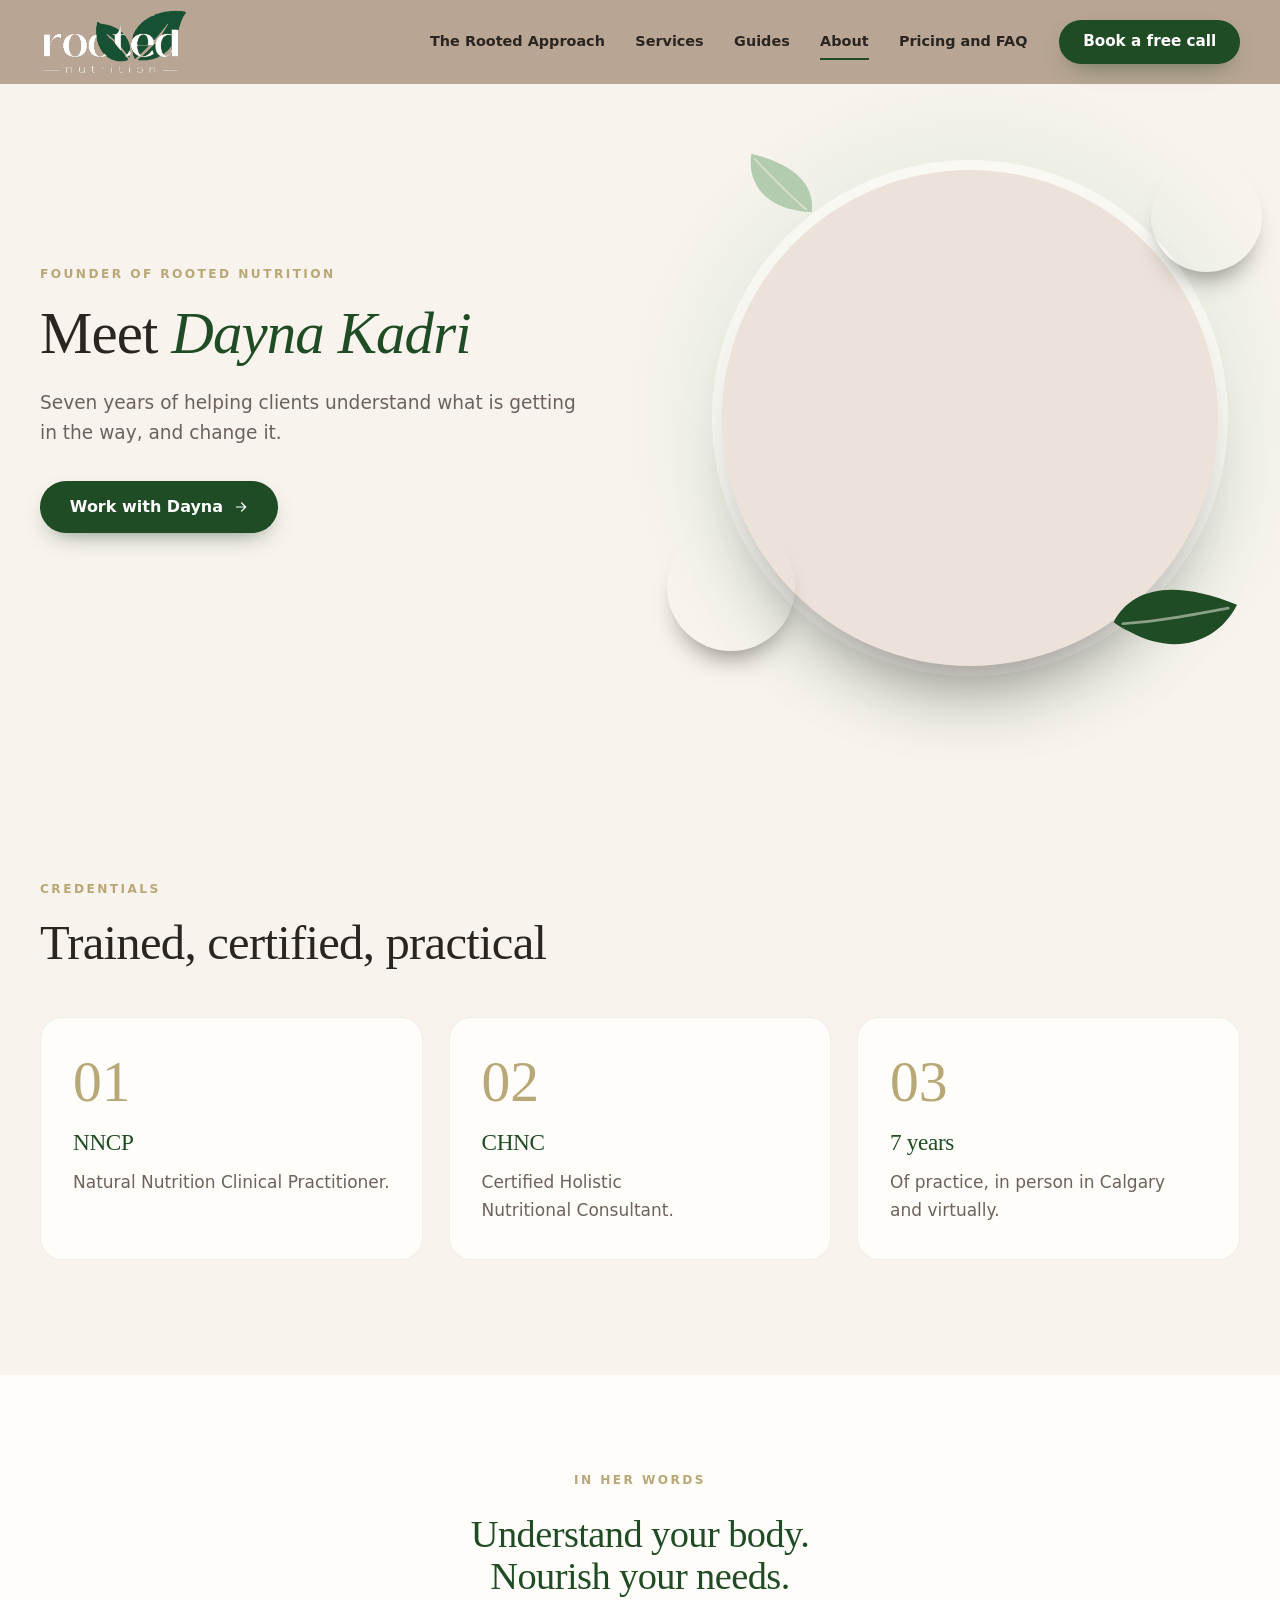
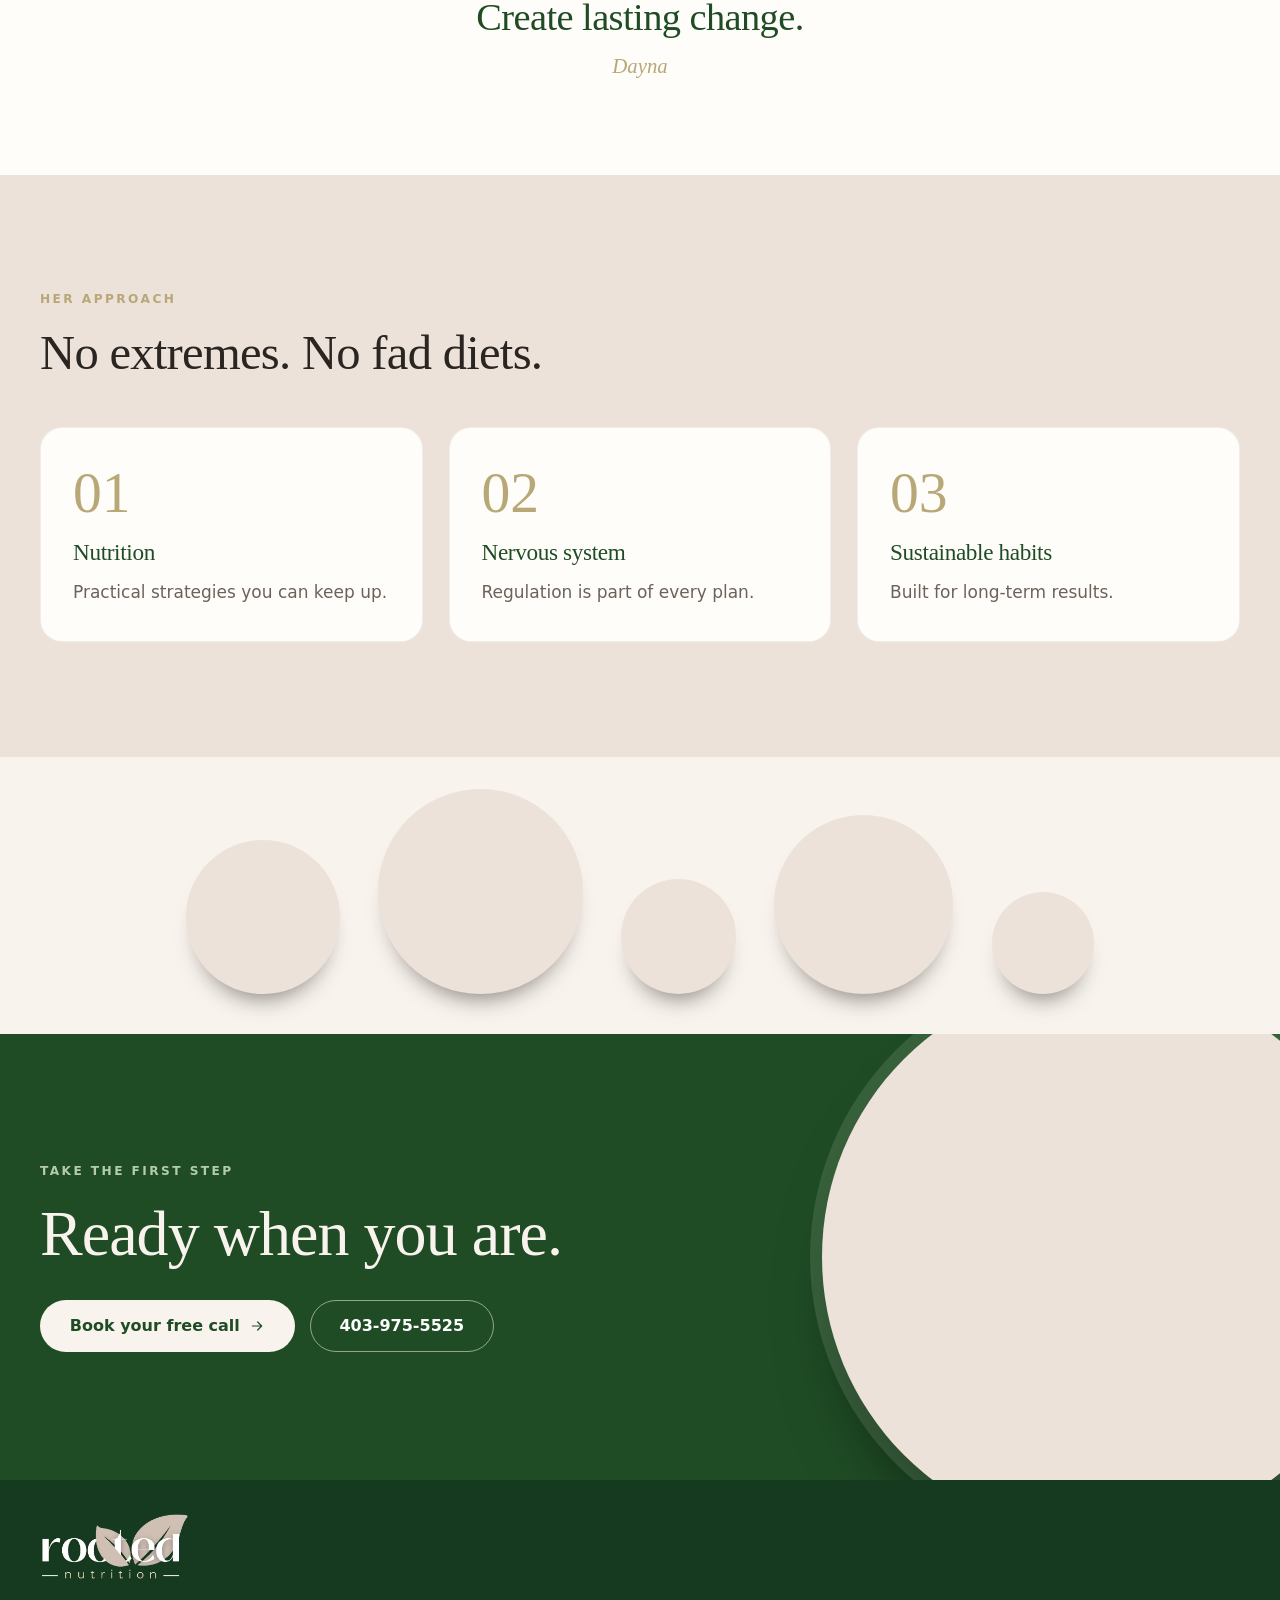
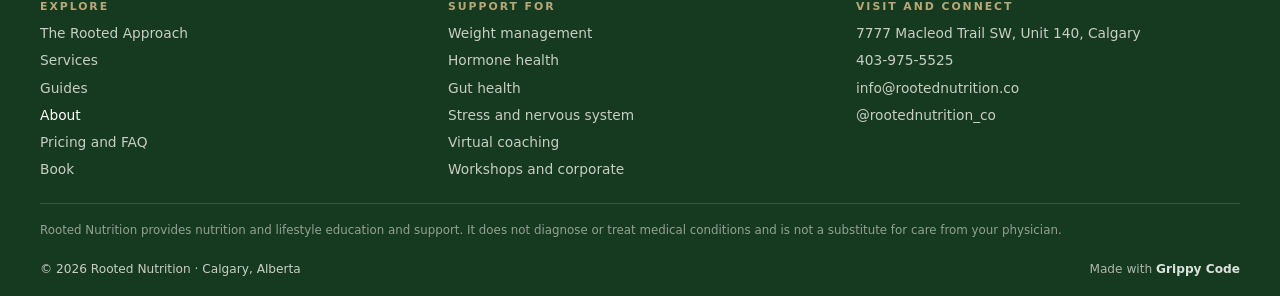
==== commit 990e9585: "Add about/index.html" ====
--- a/about/index.html
+++ b/about/index.html
@@ -23,7 +23,7 @@
 <link rel="preconnect" href="https://fonts.googleapis.com">
 <link rel="preconnect" href="https://fonts.gstatic.com" crossorigin>
 <link href="https://fonts.googleapis.com/css2?family=Fraunces:ital,opsz,wght,SOFT@0,9..144,300..700,0..100;1,9..144,300..700,0..100&family=Montserrat:wght@400;500;600;700&display=swap" rel="stylesheet">
-<link rel="stylesheet" href="../assets/css/site.css?v=1791547176">
+<link rel="stylesheet" href="../assets/css/site.css?v=1791547545">
 <script type="application/ld+json">
 {"@context": "https://schema.org", "@type": "LocalBusiness", "@id": "https://rootednutrition.co/#business", "name": "Rooted Nutrition",
  "description": "Personalized holistic nutrition coaching for weight management, hormone health and nervous system regulation. In person in Calgary or virtual.",
@@ -72,7 +72,7 @@
     <div class="stage" aria-hidden="true">
       <div class="stage__halo"></div>
       <div class="plate plate--main plate--photo"><img src="https://assets.stanwith.me/live/msc/27889824/6yuxg/3f9d9f35d55f41398e80d1e132ebe7e11201a.jpeg" alt="Dayna Kadri" width="553" height="553"></div>
-      <div class="stage__orbit" data-spin=".06"><div class="plate orb orb--0" ><img src="https://images.unsplash.com/photo-1573066778058-03dbee2c5a0c?auto=format&fit=crop&w=360&h=360&q=72" alt="" decoding="async" width="360" height="360" style="scale:2.04;translate:-2% 3.5%"></div><div class="plate orb orb--1" ><img src="https://images.unsplash.com/photo-1706362099931-c76fa6ca67e3?auto=format&fit=crop&w=360&h=360&q=72" alt="" decoding="async" width="360" height="360" style="scale:1.32;translate:-1% 1%"></div></div>
+      <div class="stage__orbit" data-spin=".06"><div class="plate orb orb--0" ><img src="https://images.unsplash.com/photo-1573066778058-03dbee2c5a0c?auto=format&fit=crop&w=360&h=360&q=72" alt="" decoding="async" width="360" height="360" style="scale:1.866;translate:-0.9% 0.9%"></div><div class="plate orb orb--1" ><img src="https://images.unsplash.com/photo-1706362099931-c76fa6ca67e3?auto=format&fit=crop&w=360&h=360&q=72" alt="" decoding="async" width="360" height="360" style="scale:1.25;translate:-0.0% -7.5%"></div></div>
       <svg class="stage__leaf stage__leaf--a" data-float="-70"><use href="#leaf"/></svg>
       <svg class="stage__leaf stage__leaf--b" data-float="90"><use href="#leaf"/></svg>
     </div>
@@ -90,7 +90,7 @@
   <div class="slice__stage">
     <p class="eyebrow slice__label">In her words</p>
     <div class="slice__text"><h2>Understand your body. Nourish your needs. Create lasting change.</h2><p>Dayna</p></div>
-    <div class="slice__fruit" aria-hidden="true"><div class="wedge wedge--tl"><img src="https://images.unsplash.com/photo-1756361945824-a56f4e1aa5ac?auto=format&fit=crop&w=640&h=640&q=72" alt="" decoding="async" width="640" height="640" style="scale:1.56;translate:8.5% -3%"></div><div class="wedge wedge--tr"><img src="https://images.unsplash.com/photo-1756361945824-a56f4e1aa5ac?auto=format&fit=crop&w=640&h=640&q=72" alt="" decoding="async" width="640" height="640" style="scale:1.56;translate:8.5% -3%"></div><div class="wedge wedge--bl"><img src="https://images.unsplash.com/photo-1756361945824-a56f4e1aa5ac?auto=format&fit=crop&w=640&h=640&q=72" alt="" decoding="async" width="640" height="640" style="scale:1.56;translate:8.5% -3%"></div><div class="wedge wedge--br"><img src="https://images.unsplash.com/photo-1756361945824-a56f4e1aa5ac?auto=format&fit=crop&w=640&h=640&q=72" alt="" decoding="async" width="640" height="640" style="scale:1.56;translate:8.5% -3%"></div><i class="slice__knife"></i><i class="slice__knife slice__knife--h"></i></div>
+    <div class="slice__fruit" aria-hidden="true"><div class="wedge wedge--tl"><img src="https://images.unsplash.com/photo-1756361945824-a56f4e1aa5ac?auto=format&fit=crop&w=640&h=640&q=72" alt="" decoding="async" width="640" height="640" style="scale:1.515;translate:6.1% 1.5%"></div><div class="wedge wedge--tr"><img src="https://images.unsplash.com/photo-1756361945824-a56f4e1aa5ac?auto=format&fit=crop&w=640&h=640&q=72" alt="" decoding="async" width="640" height="640" style="scale:1.515;translate:6.1% 1.5%"></div><div class="wedge wedge--bl"><img src="https://images.unsplash.com/photo-1756361945824-a56f4e1aa5ac?auto=format&fit=crop&w=640&h=640&q=72" alt="" decoding="async" width="640" height="640" style="scale:1.515;translate:6.1% 1.5%"></div><div class="wedge wedge--br"><img src="https://images.unsplash.com/photo-1756361945824-a56f4e1aa5ac?auto=format&fit=crop&w=640&h=640&q=72" alt="" decoding="async" width="640" height="640" style="scale:1.515;translate:6.1% 1.5%"></div><i class="slice__knife"></i><i class="slice__knife slice__knife--h"></i></div>
   </div>
 </section>
 
@@ -100,10 +100,10 @@
     <div class="steps__grid"><article class="step" data-card><span class="step__n">01</span><h3>Nutrition</h3><p>Practical strategies you can keep up.</p></article><article class="step" data-card><span class="step__n">02</span><h3>Nervous system</h3><p>Regulation is part of every plan.</p></article><article class="step" data-card><span class="step__n">03</span><h3>Sustainable habits</h3><p>Built for long-term results.</p></article></div>
   </div>
 </section>
-<div class="roll" aria-hidden="true"><div class="plate roll__item roll__item--0" ><img src="https://images.unsplash.com/photo-1653192317885-b175cdd33f88?auto=format&fit=crop&w=420&h=420&q=72" alt="" loading="lazy" decoding="async" width="420" height="420" style="scale:1.13;translate:0% -2%"></div><div class="plate roll__item roll__item--1" ><img src="https://images.unsplash.com/photo-1684160244466-b89ef03b7638?auto=format&fit=crop&w=420&h=420&q=72" alt="" loading="lazy" decoding="async" width="420" height="420" style="scale:1.1;translate:0% 0%"></div><div class="plate roll__item roll__item--2" ><img src="https://images.unsplash.com/photo-1573066778058-03dbee2c5a0c?auto=format&fit=crop&w=420&h=420&q=72" alt="" loading="lazy" decoding="async" width="420" height="420" style="scale:2.04;translate:-2% 3.5%"></div><div class="plate roll__item roll__item--3" ><img src="https://images.unsplash.com/photo-1729769218931-435e9a261149?auto=format&fit=crop&w=420&h=420&q=72" alt="" loading="lazy" decoding="async" width="420" height="420" style="scale:1.16;translate:0% 0%"></div><div class="plate roll__item roll__item--4" ><img src="https://images.unsplash.com/photo-1706362099931-c76fa6ca67e3?auto=format&fit=crop&w=420&h=420&q=72" alt="" loading="lazy" decoding="async" width="420" height="420" style="scale:1.32;translate:-1% 1%"></div></div>
+<div class="roll" aria-hidden="true"><div class="plate roll__item roll__item--0" ><img src="https://images.unsplash.com/photo-1653192317885-b175cdd33f88?auto=format&fit=crop&w=420&h=420&q=72" alt="" loading="lazy" decoding="async" width="420" height="420" style="scale:1.25;translate:-1.3% -0.0%"></div><div class="plate roll__item roll__item--1" ><img src="https://images.unsplash.com/photo-1684160244466-b89ef03b7638?auto=format&fit=crop&w=420&h=420&q=72" alt="" loading="lazy" decoding="async" width="420" height="420" style="scale:1.269;translate:7.6% 0.9%"></div><div class="plate roll__item roll__item--2" ><img src="https://images.unsplash.com/photo-1573066778058-03dbee2c5a0c?auto=format&fit=crop&w=420&h=420&q=72" alt="" loading="lazy" decoding="async" width="420" height="420" style="scale:1.866;translate:-0.9% 0.9%"></div><div class="plate roll__item roll__item--3" ><img src="https://images.unsplash.com/photo-1729769218931-435e9a261149?auto=format&fit=crop&w=420&h=420&q=72" alt="" loading="lazy" decoding="async" width="420" height="420" style="scale:1.176;translate:0.4% -8.2%"></div><div class="plate roll__item roll__item--4" ><img src="https://images.unsplash.com/photo-1706362099931-c76fa6ca67e3?auto=format&fit=crop&w=420&h=420&q=72" alt="" loading="lazy" decoding="async" width="420" height="420" style="scale:1.25;translate:-0.0% -7.5%"></div></div>
 
 <section class="book" id="book">
-  <div class="plate book__plate" data-spin=".14"><img src="https://images.unsplash.com/photo-1684160244466-b89ef03b7638?auto=format&fit=crop&w=760&h=760&q=72" alt="" loading="lazy" decoding="async" width="760" height="760" style="scale:1.1;translate:0% 0%"></div>
+  <div class="plate book__plate" data-spin=".14"><img src="https://images.unsplash.com/photo-1684160244466-b89ef03b7638?auto=format&fit=crop&w=760&h=760&q=72" alt="" loading="lazy" decoding="async" width="760" height="760" style="scale:1.269;translate:7.6% 0.9%"></div>
   <div class="wrap book__grid"><div class="book__copy">
     <p class="eyebrow eyebrow--light" data-fade>Take the first step</p>
     <h2 data-split>Ready when you are.</h2>
@@ -138,6 +138,6 @@
 
 <script src="https://cdnjs.cloudflare.com/ajax/libs/gsap/3.12.5/gsap.min.js" defer></script>
 <script src="https://cdnjs.cloudflare.com/ajax/libs/gsap/3.12.5/ScrollTrigger.min.js" defer></script>
-<script src="../assets/js/site.js?v=1791547176" defer></script>
+<script src="../assets/js/site.js?v=1791547545" defer></script>
 </body>
 </html>
--- a/assets/css/site.css
+++ b/assets/css/site.css
@@ -510,3 +510,20 @@
 .scroll-tl .root__leaf--4 { animation-range: 68% 73%; }
 .scroll-tl .root__leaf--5 { animation-range: 86% 91%; }
 .hero:not(.hero--page) h1 { font-size: clamp(2.6rem, 5.6vw, 4.8rem); }
+
+/* slimmer footer; copyright on the left, Grippy Code credit on the right */
+.foot { padding: 2rem 0 1.1rem; }
+.foot__in { gap: 1.1rem; }
+.foot__logo { width: 150px; }
+.foot__cols { gap: 1.5rem; padding: .2rem 0 1.1rem; }
+.foot__cols h4 { margin-bottom: .6rem; font-size: .68rem; }
+.foot__cols a { font-size: .86rem; margin-bottom: .28rem; }
+.foot__legal { font-size: .74rem; max-width: none; }
+.foot__bar { display: flex; justify-content: space-between; align-items: center; gap: 1rem 2rem; flex-wrap: wrap; }
+.foot__copy, .foot__credit { font-size: .76rem; margin: 0; }
+.foot__credit { margin-left: auto; text-align: right; }
+@media (max-width: 980px) {
+  .foot__bar { flex-direction: column; justify-content: center; gap: .3rem; }
+  .foot__credit { margin-left: 0; text-align: center; }
+}
+@media (max-width: 600px) { .foot { padding: 1.8rem 0 5.2rem; } }
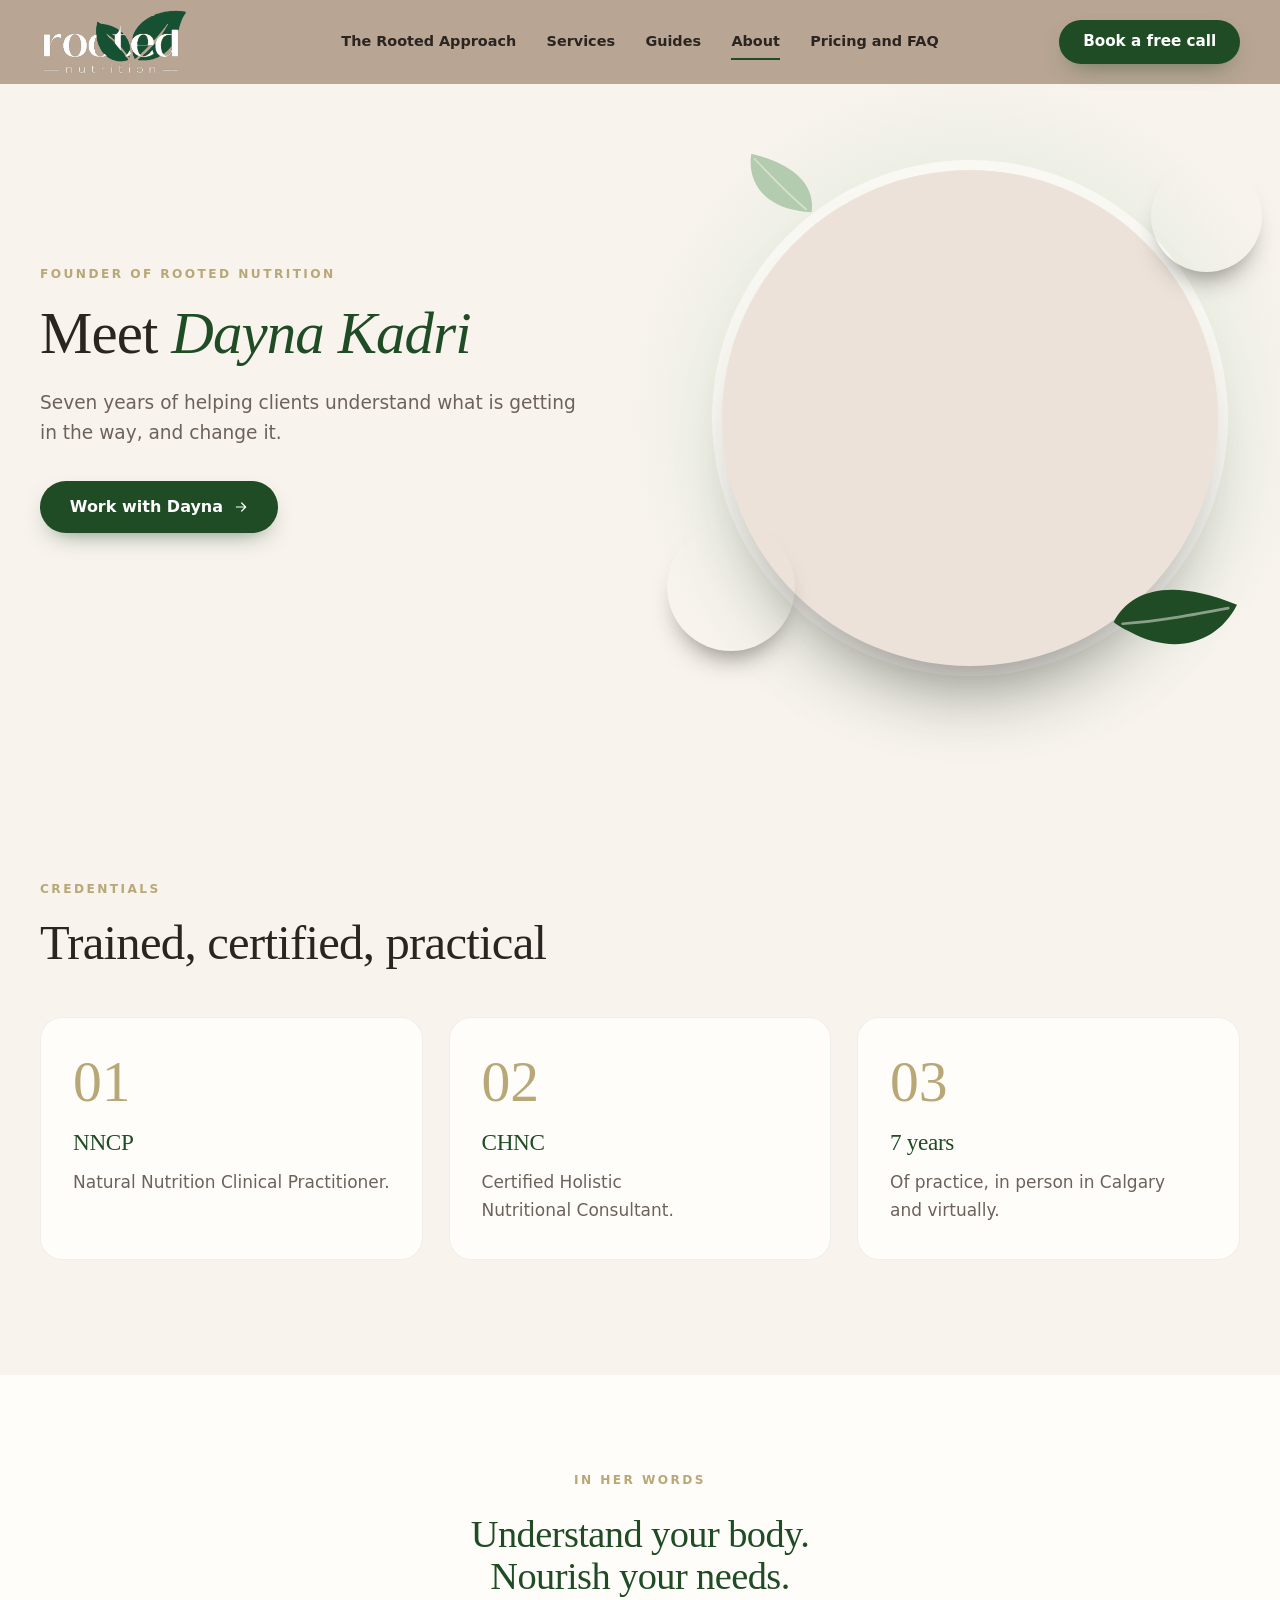
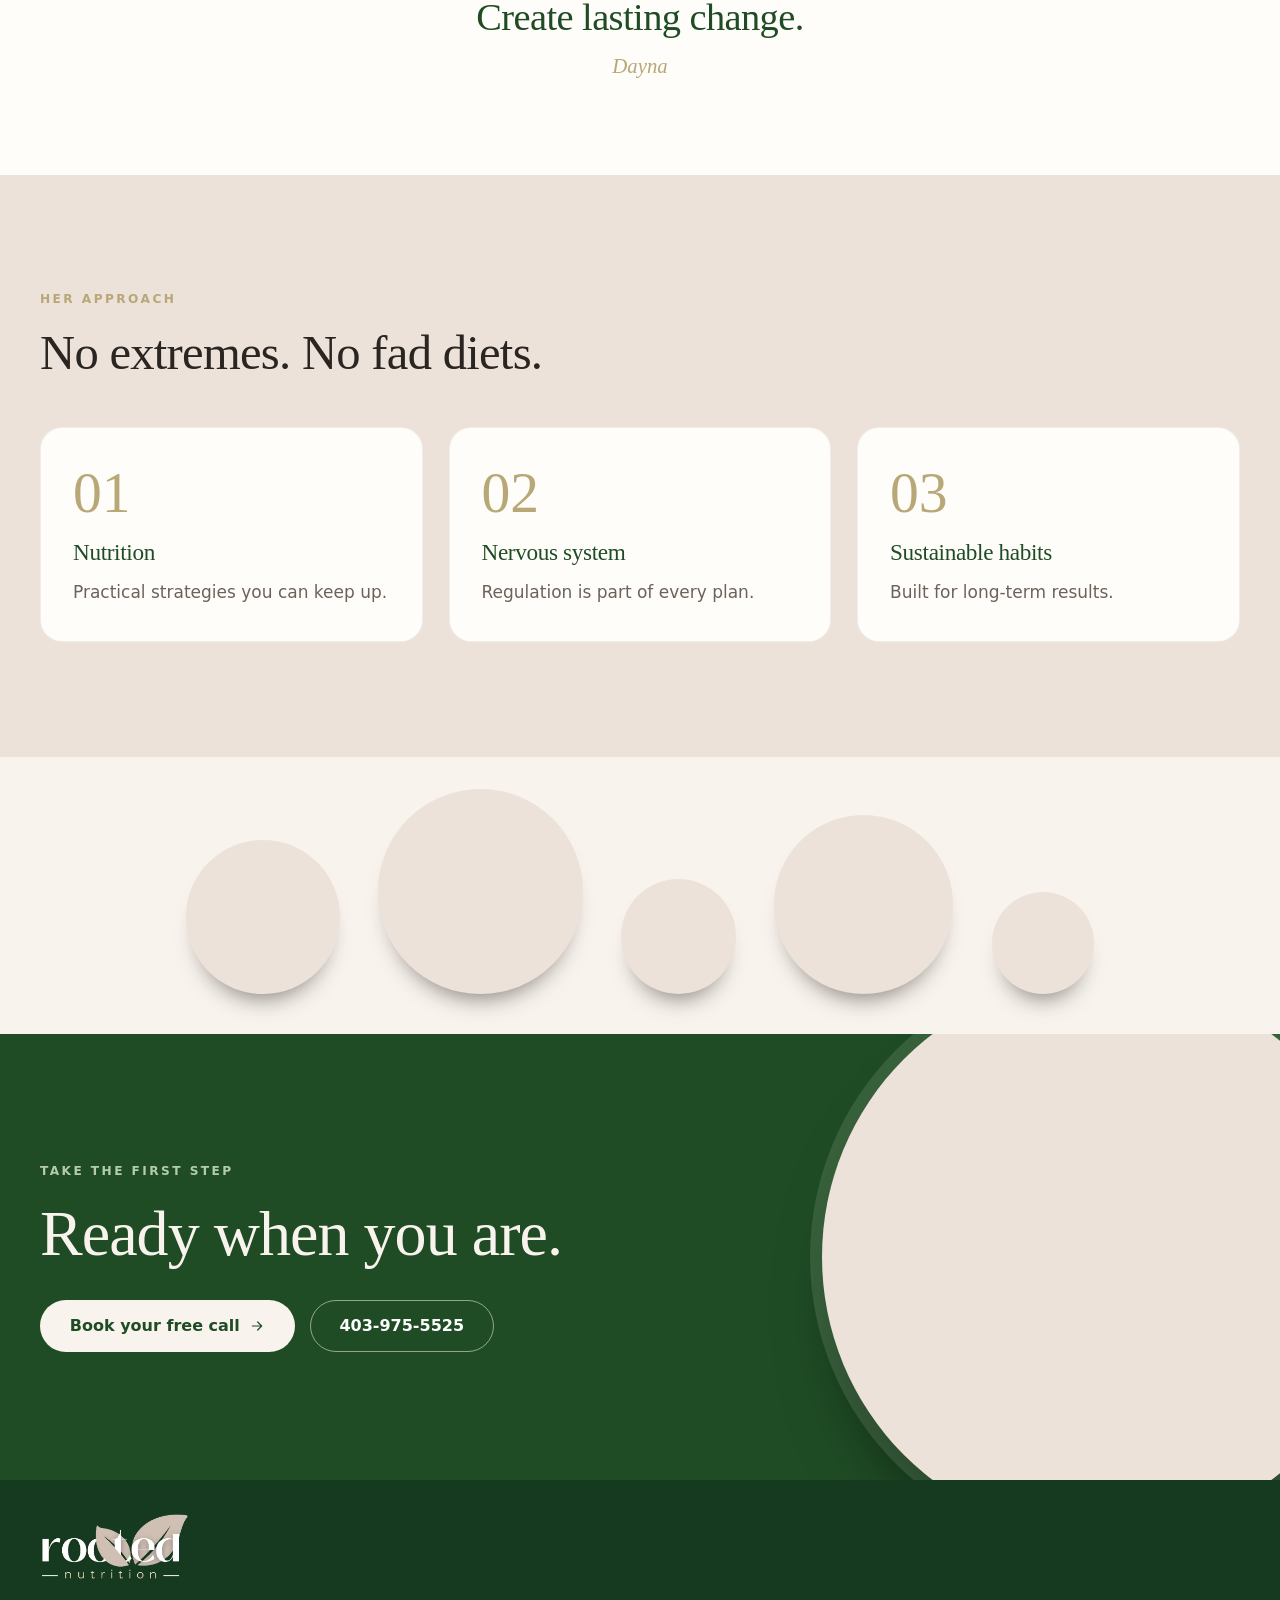
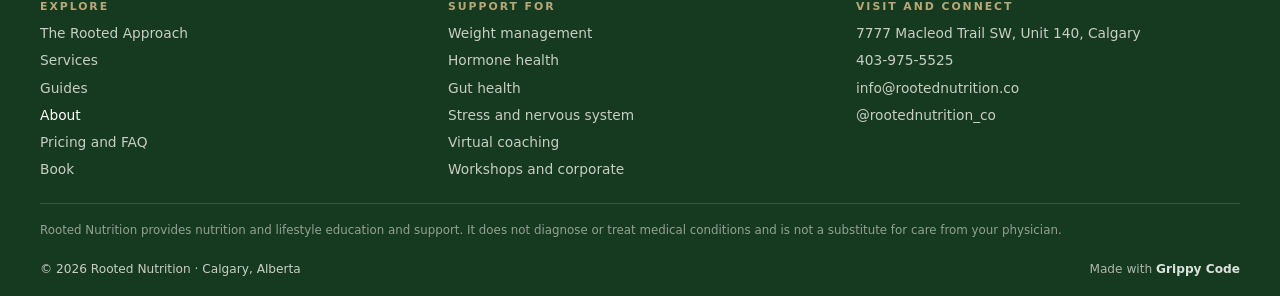
==== commit c510a823: "Add about/index.html" ====
--- a/about/index.html
+++ b/about/index.html
@@ -23,7 +23,7 @@
 <link rel="preconnect" href="https://fonts.googleapis.com">
 <link rel="preconnect" href="https://fonts.gstatic.com" crossorigin>
 <link href="https://fonts.googleapis.com/css2?family=Fraunces:ital,opsz,wght,SOFT@0,9..144,300..700,0..100;1,9..144,300..700,0..100&family=Montserrat:wght@400;500;600;700&display=swap" rel="stylesheet">
-<link rel="stylesheet" href="../assets/css/site.css?v=1791547545">
+<link rel="stylesheet" href="../assets/css/site.css?v=1791560050">
 <script type="application/ld+json">
 {"@context": "https://schema.org", "@type": "LocalBusiness", "@id": "https://rootednutrition.co/#business", "name": "Rooted Nutrition",
  "description": "Personalized holistic nutrition coaching for weight management, hormone health and nervous system regulation. In person in Calgary or virtual.",
@@ -138,6 +138,6 @@
 
 <script src="https://cdnjs.cloudflare.com/ajax/libs/gsap/3.12.5/gsap.min.js" defer></script>
 <script src="https://cdnjs.cloudflare.com/ajax/libs/gsap/3.12.5/ScrollTrigger.min.js" defer></script>
-<script src="../assets/js/site.js?v=1791547545" defer></script>
+<script src="../assets/js/site.js?v=1791560050" defer></script>
 </body>
 </html>
--- a/assets/css/site.css
+++ b/assets/css/site.css
@@ -526,4 +526,14 @@
   .foot__bar { flex-direction: column; justify-content: center; gap: .3rem; }
   .foot__credit { margin-left: 0; text-align: center; }
 }
-@media (max-width: 600px) { .foot { padding: 1.8rem 0 5.2rem; } }+@media (max-width: 600px) { .foot { padding: 1.8rem 0 5.2rem; } }
+
+/* menu sits in the exact middle of the header: logo left, links centre, button right */
+@media (min-width: 981px) {
+  .nav__in { display: grid; grid-template-columns: 1fr auto 1fr; }
+  .nav__logo { justify-self: start; }
+  .nav__links { margin: 0; }
+  .nav__cta { justify-self: end; }
+}
+/* the vine hugs the left edge of the screen */
+.root { left: clamp(10px, 1.6vw, 34px); }
